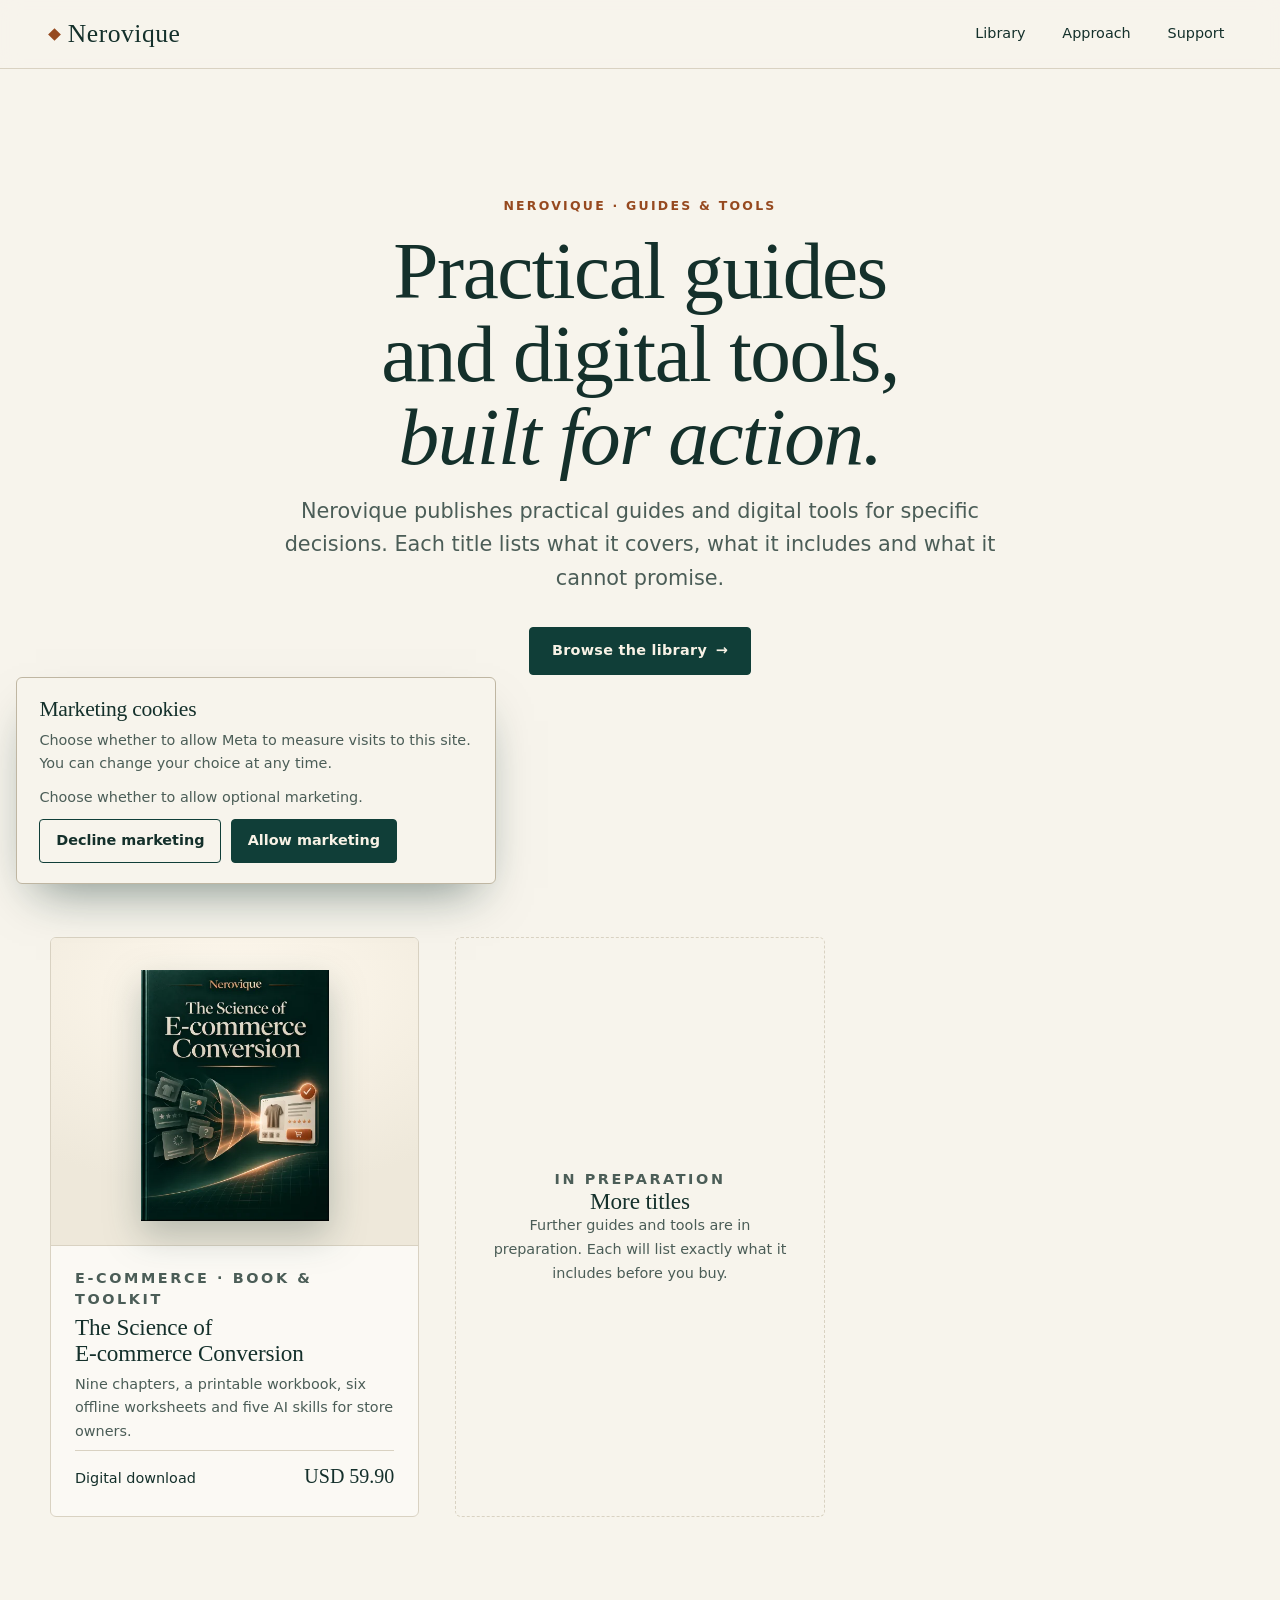
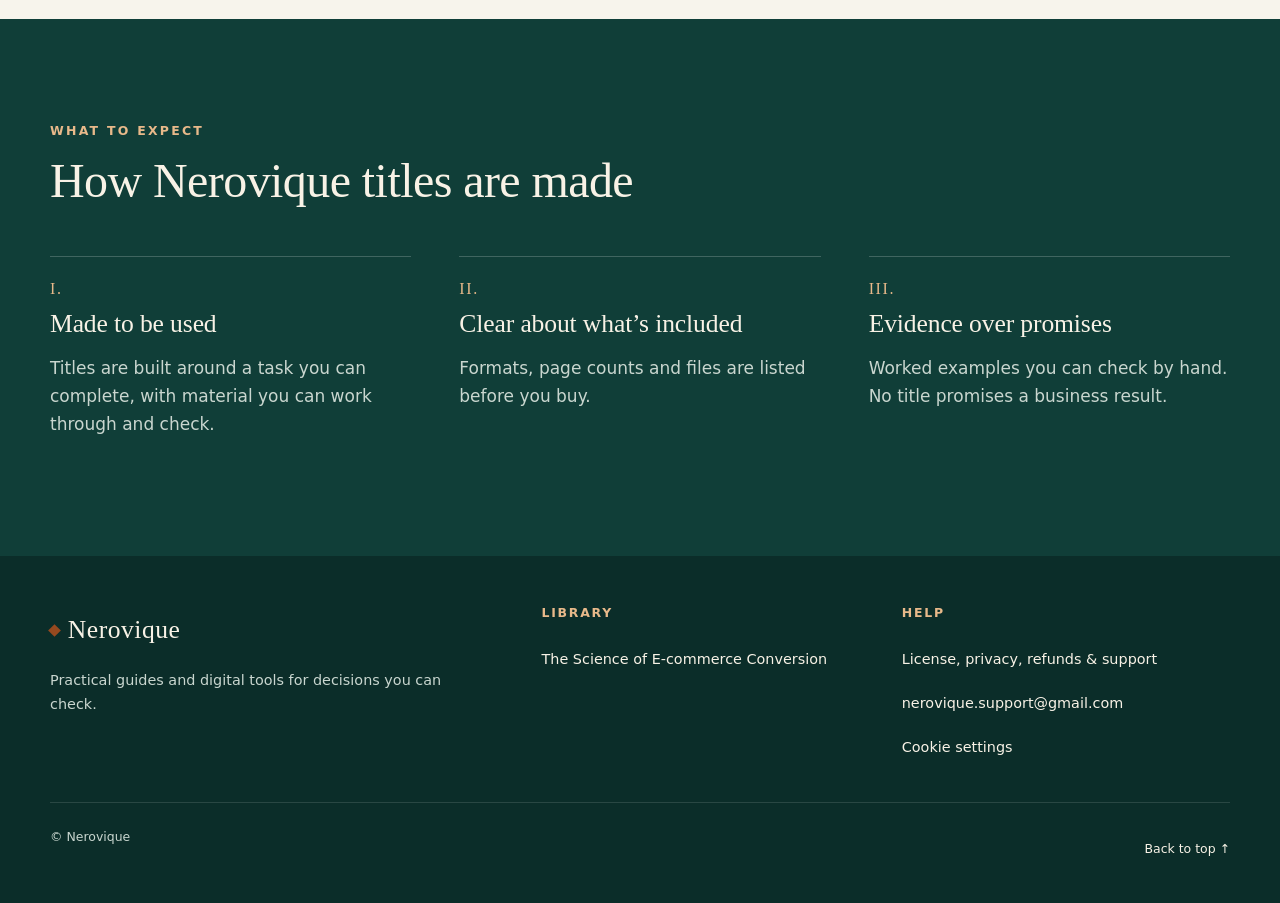
==== index.html @ 0215f72d "Publish Nerovique website Co-Authored-By: Claude Opus 5.5 <noreply@anthropic.com> Claude-Session: ht" ====
<!doctype html>
<html lang="en">
<head>
<meta charset="utf-8">
<meta name="viewport" content="width=device-width,initial-scale=1,viewport-fit=cover">
<title>Nerovique · Practical guides and digital tools</title>
<meta name="description" content="Nerovique publishes practical guides and digital tools, each built around a task you can complete.">
<meta name="theme-color" content="#103e38">
<link rel="icon" href="data:image/svg+xml,%3Csvg xmlns=%27http://www.w3.org/2000/svg%27 viewBox=%270 0 32 32%27%3E%3Crect width=%2732%27 height=%2732%27 rx=%276%27 fill=%27%23103e38%27/%3E%3Cpath d=%27M16 7l9 9-9 9-9-9z%27 fill=%27%23e8b98a%27/%3E%3C/svg%3E">
<script>(function(d){var r=d.documentElement;if('IntersectionObserver' in window&&!(window.matchMedia&&matchMedia('(prefers-reduced-motion: reduce)').matches)){r.classList.add('motion');setTimeout(function(){if(!r.classList.contains('motion-ready'))r.classList.remove('motion')},2500)}})(document)</script>
<link rel="stylesheet" href="assets/css/nerovique.css">
<link rel="stylesheet" href="assets/css/nerovique-v2.css">
<script defer src="assets/js/site-config.js"></script>
<script defer src="assets/js/site.js"></script>
<script defer src="assets/js/nerovique-v2.js"></script>
<script defer src="assets/js/pixel-config.js"></script>
<script defer src="assets/js/consent.js"></script>
</head>
<body>
<a class="skip" href="#main">Skip to content</a>

<header class="site-header">
  <div class="wrap bar">
    <a class="wordmark" href="index.html" aria-current="page">Nerovique</a>
    <nav class="site-nav" aria-label="Main">
      <a href="#library">Library</a>
      <a class="hide-sm" href="#approach">Approach</a>
      <a href="policies.html#support">Support</a>
    </nav>
  </div>
</header>

<main id="main">
  <section class="wrap home-hero" aria-labelledby="home-title">
    <p class="eyebrow">Nerovique · Guides &amp; tools</p>
    <h1 id="home-title">Practical guides and digital tools, <em>built for action.</em></h1>
    <p class="lead">Nerovique publishes practical guides and digital tools for specific decisions. Each title lists what it covers, what it includes and what it cannot promise.</p>
    <div class="actions" style="justify-content:center">
      <a class="btn" href="#library">Browse the library <span class="arrow" aria-hidden="true">→</span></a>
    </div>
  </section>

  <section class="wrap" id="library" aria-labelledby="library-title" style="padding-bottom: var(--s7)">
    <div class="head" data-reveal>
      <p class="eyebrow">The library</p>
      <h2 id="library-title">Titles</h2>
    </div>
    <!-- Subject filter: built by nerovique-v2.js from each card's data-category; stays hidden until two subjects exist -->
    <ul class="shelf-filter" aria-label="Filter by subject" hidden></ul>
    <div class="shelf" data-reveal-group>
      <!-- PRODUCT CARD: copy this block for each new title -->
      <article class="card" data-accent="copper" data-category="E-commerce">
        <div class="card-media">
          <img src="assets/img/cover-360.webp" srcset="assets/img/cover-360.webp 360w, assets/img/cover-560.webp 560w" sizes="(max-width: 720px) 60vw, 220px" width="360" height="480" loading="lazy" decoding="async" alt="Cover of The Science of E-commerce Conversion">
        </div>
        <div class="card-body">
          <p class="eyebrow" style="margin:0">E-commerce · Book &amp; toolkit</p>
          <h3><a href="books/ecommerce-conversion/index.html">The Science of E‑commerce Conversion</a></h3>
          <p>Nine chapters, a printable workbook, six offline worksheets and five AI skills for store owners.</p>
          <div class="meta"><span>Digital download</span><b>USD 59.90</b></div>
        </div>
      </article>
      <!-- /PRODUCT CARD -->

      <article class="card card--placeholder" aria-label="Upcoming titles">
        <p class="eyebrow">In preparation</p>
        <h3>More titles</h3>
        <p>Further guides and tools are in preparation. Each will list exactly what it includes before you buy.</p>
      </article>
    </div>
  </section>

  <section class="dark section" id="approach" aria-labelledby="approach-title">
    <div class="wrap">
      <div class="head" data-reveal>
        <p class="eyebrow">What to expect</p>
        <h2 id="approach-title">How Nerovique titles are made</h2>
      </div>
      <div class="principles" data-reveal-group>
        <div><h3>Made to be used</h3><p>Titles are built around a task you can complete, with material you can work through and check.</p></div>
        <div><h3>Clear about what’s included</h3><p>Formats, page counts and files are listed before you buy.</p></div>
        <div><h3>Evidence over promises</h3><p>Worked examples you can check by hand. No title promises a business result.</p></div>
      </div>
    </div>
  </section>
</main>

<footer class="site-footer">
  <div class="wrap">
    <div class="grid">
      <div>
        <a class="wordmark" href="index.html">Nerovique</a>
        <p style="margin-top:.8rem;max-width:26rem">Practical guides and digital tools for decisions you can check.</p>
      </div>
      <div>
        <h2>Library</h2>
        <ul><li><a href="books/ecommerce-conversion/index.html">The Science of E-commerce Conversion</a></li></ul>
      </div>
      <div>
        <h2>Help</h2>
        <ul>
          <li><a href="policies.html">License, privacy, refunds &amp; support</a></li>
          <li><a href="mailto:nerovique.support@gmail.com">nerovique.support@gmail.com</a></li>
          <li><button type="button" class="linklike" id="cookie-settings" aria-controls="cookie-choices" aria-expanded="false">Cookie settings</button></li>
        </ul>
      </div>
    </div>
    <div class="legal"><span>© Nerovique</span><a href="#main">Back to top ↑</a></div>
  </div>
</footer>

<section class="cookie" id="cookie-choices" aria-label="Marketing cookie preferences" hidden>
  <h2>Marketing cookies</h2>
  <p>Choose whether to allow Meta to measure visits to this site. You can change your choice at any time.</p>
  <p role="status"></p>
  <div class="cookie-actions"><button type="button" data-choice="deny">Decline marketing</button><button type="button" data-choice="allow">Allow marketing</button></div>
</section>
</body>
</html>
---- assets/css/nerovique.css ----
/* Nerovique design system · development copy 2026-11-15
   Tokens first; components below. No external fonts or libraries. */

:root {
  color-scheme: light;
  --paper: #f7f4ec;
  --paper-2: #fbf9f4;
  --sand: #eee8da;
  --line: #d9d2c2;
  --line-strong: #bfb6a2;
  --ink: #14302b;
  --muted: #4b5d57;
  --forest: #103e38;
  --forest-2: #0b2d29;
  --copper: #96491f;
  --copper-soft: #e8b98a;
  --on-dark: #f8f2e6;
  --on-dark-muted: #c9d6cf;
  --accent: var(--copper);           /* per-product override via [data-accent] */

  --serif: "Palatino Linotype", "Book Antiqua", Palatino, "Iowan Old Style", "URW Palladio L", Georgia, serif;
  --sans: system-ui, -apple-system, "Segoe UI", Roboto, "Helvetica Neue", Arial, sans-serif;

  --fs-xs: .78rem;
  --fs-sm: .9rem;
  --fs-md: 1.0625rem;
  --fs-lg: clamp(1.15rem, 1rem + .5vw, 1.3rem);
  --fs-h3: clamp(1.3rem, 1.15rem + .6vw, 1.6rem);
  --fs-h2: clamp(1.9rem, 1.4rem + 2.2vw, 3rem);
  --fs-h1: clamp(2.5rem, 1.6rem + 4.2vw, 4.9rem);

  --s1: .5rem; --s2: 1rem; --s3: 1.5rem; --s4: 2rem; --s5: 3rem; --s6: 4.5rem; --s7: clamp(3.5rem, 8vw, 7rem);
  --radius: 4px;
  --wrap: 1180px;
  --shadow-book: 0 1px 2px #0b2d2914, 0 18px 40px -12px #0b2d2955;
}

/* Future products can set their own accent while keeping the brand. */
[data-accent="copper"] { --accent: #96491f; }
[data-accent="slate"]  { --accent: #3f5a73; }
[data-accent="plum"]   { --accent: #7a3f5c; }

*, *::before, *::after { box-sizing: border-box; }
html { -webkit-text-size-adjust: 100%; scroll-behavior: smooth; scroll-padding-top: 84px; }
body {
  margin: 0; background: var(--paper); color: var(--ink);
  font: 400 var(--fs-md)/1.65 var(--sans);
  text-rendering: optimizeLegibility; -webkit-font-smoothing: antialiased;
}
img { max-width: 100%; height: auto; display: block; }
h1, h2, h3 { font-family: var(--serif); font-weight: 400; line-height: 1.1; margin: 0 0 var(--s2); text-wrap: balance; letter-spacing: -.005em; }
h1 { font-size: var(--fs-h1); line-height: 1.02; }
h2 { font-size: var(--fs-h2); }
h3 { font-size: var(--fs-h3); }
p { margin: 0 0 var(--s2); }
a { color: inherit; text-decoration-thickness: 1px; text-underline-offset: .22em; }
a:hover { color: var(--accent); }
ul, ol { padding-left: 1.2em; margin: 0 0 var(--s2); }
li { margin: .3em 0; }
:focus-visible { outline: 3px solid var(--copper); outline-offset: 3px; border-radius: 2px; }
.dark :focus-visible { outline-color: var(--copper-soft); }

.wrap { width: min(var(--wrap), 100% - 2.5rem); margin-inline: auto; }
.narrow { max-width: 46rem; }
.section { padding-block: var(--s7); }
.sand { background: var(--sand); }
.dark { background: var(--forest); color: var(--on-dark); }
.dark a { color: var(--on-dark); }
.visually-hidden { position: absolute !important; width: 1px; height: 1px; overflow: hidden; clip: rect(0 0 0 0); white-space: nowrap; }

.skip { position: absolute; left: 1rem; top: -4rem; z-index: 50; background: var(--forest); color: var(--on-dark); padding: .7rem 1rem; border-radius: var(--radius); }
.skip:focus { top: 1rem; }

/* Eyebrow label */
.eyebrow { font: 600 var(--fs-xs)/1.4 var(--sans); letter-spacing: .16em; text-transform: uppercase; color: var(--accent); margin: 0 0 var(--s2); }
.dark .eyebrow { color: var(--copper-soft); }
.lead { font-size: var(--fs-lg); color: var(--muted); max-width: 36em; }
.dark .lead { color: var(--on-dark-muted); }

/* Draft notice */
.draft-bar { background: var(--forest-2); color: var(--on-dark-muted); font-size: var(--fs-xs); letter-spacing: .04em; text-align: center; padding: .45rem 1rem; }
.draft-bar strong { color: var(--copper-soft); font-weight: 600; }

/* Header */
.site-header { position: sticky; top: 0; z-index: 20; background: color-mix(in srgb, var(--paper) 92%, transparent); backdrop-filter: saturate(1.4) blur(10px); -webkit-backdrop-filter: saturate(1.4) blur(10px); border-bottom: 1px solid var(--line); }
.site-header .bar { display: flex; align-items: center; justify-content: space-between; gap: var(--s3); min-height: 68px; }
.wordmark { font-family: var(--serif); font-size: 1.6rem; letter-spacing: .02em; text-decoration: none; color: var(--ink); display: inline-flex; align-items: center; gap: .55rem; }
.wordmark::before { content: ""; width: 9px; height: 9px; background: var(--copper); transform: rotate(45deg); }
.wordmark:hover { color: var(--ink); }
.site-nav { display: flex; gap: clamp(.4rem, 2vw, 1.6rem); align-items: center; }
.site-nav a { text-decoration: none; font-size: var(--fs-sm); padding: .65rem .35rem; min-height: 44px; display: inline-flex; align-items: center; }
.site-nav a[aria-current="page"] { color: var(--accent); }
.site-nav a:hover { text-decoration: underline; }

/* Buttons */
.btn { display: inline-flex; align-items: center; justify-content: center; gap: .6em; min-height: 48px; padding: .8em 1.5em; border-radius: var(--radius); border: 1px solid var(--forest); background: var(--forest); color: var(--on-dark); font: 600 var(--fs-sm)/1.2 var(--sans); letter-spacing: .02em; text-decoration: none; cursor: pointer; transition: background .2s, color .2s, border-color .2s; }
.btn:hover { background: var(--forest-2); color: var(--on-dark); }
.btn--ghost { background: transparent; color: var(--ink); border-color: var(--line-strong); }
.btn--ghost:hover { background: var(--paper-2); color: var(--ink); border-color: var(--ink); }
.btn--copper { background: var(--copper); border-color: var(--copper); }
.btn--copper:hover { background: #7a3a17; border-color: #7a3a17; }
.btn--block { width: 100%; }
.btn[aria-disabled="true"] { background: transparent; color: var(--ink); border: 1px dashed var(--line-strong); cursor: not-allowed; }
.dark .btn[aria-disabled="true"] { color: var(--on-dark); border-color: #ffffff55; }
.btn .arrow { transition: transform .2s; }
.btn:hover .arrow { transform: translateX(3px); }

/* Price */
.price { display: flex; align-items: baseline; gap: .6rem; flex-wrap: wrap; margin: 0 0 var(--s3); }
.price b { font: 400 2.1rem/1 var(--serif); }
.price span { font-size: var(--fs-sm); color: var(--muted); }
.dark .price span { color: var(--on-dark-muted); }

.chips { display: flex; flex-wrap: wrap; gap: .5rem; padding: 0; margin: var(--s3) 0 0; list-style: none; }
.chips li { margin: 0; font-size: var(--fs-xs); letter-spacing: .03em; padding: .35rem .75rem; border: 1px solid var(--line); border-radius: 999px; color: var(--muted); background: var(--paper-2); }

/* Hero */
.hero { display: grid; grid-template-columns: minmax(0, 1.15fr) minmax(0, .85fr); gap: clamp(2rem, 6vw, 6rem); align-items: center; padding-block: clamp(2.5rem, 7vw, 6rem); }
.hero h1 em { font-style: italic; color: var(--forest); }
.hero .subtitle { font: 400 var(--fs-h3)/1.3 var(--serif); color: var(--muted); margin-top: -.25rem; }
.actions { display: flex; flex-wrap: wrap; gap: .75rem; margin: var(--s4) 0 0; }
.book-stage { position: relative; display: grid; place-items: center; padding: clamp(1.5rem, 4vw, 3.5rem); background: radial-gradient(120% 90% at 50% 20%, #fff9ee 0%, var(--sand) 70%); border: 1px solid var(--line); border-radius: 6px; }
.book-stage img { width: min(100%, 360px); filter: drop-shadow(0 22px 28px #0b2d2940) drop-shadow(0 2px 3px #0b2d2926); }
.book-stage figcaption { margin-top: var(--s3); font-size: var(--fs-xs); letter-spacing: .12em; text-transform: uppercase; color: var(--muted); }

/* Breadcrumb */
.crumbs { font-size: var(--fs-xs); color: var(--muted); padding-top: var(--s3); }
.crumbs ol { list-style: none; padding: 0; margin: 0; display: flex; gap: .5rem; flex-wrap: wrap; }
.crumbs li { margin: 0; }
.crumbs li + li::before { content: "/"; margin-right: .5rem; color: var(--line-strong); }

/* Stats strip */
.stats { display: grid; grid-template-columns: repeat(5, minmax(0, 1fr)); border-block: 1px solid var(--line); }
.stats div { padding: var(--s4) var(--s2); text-align: center; }
.stats div + div { border-left: 1px solid var(--line); }
.stats b { display: block; font: 400 clamp(2.2rem, 1.6rem + 2vw, 3.2rem)/1 var(--serif); color: var(--forest); }
.stats span { display: block; margin-top: .5rem; font-size: var(--fs-sm); color: var(--muted); }

/* Case band */
.case { display: grid; grid-template-columns: 1fr 1.1fr; gap: clamp(2rem, 7vw, 6rem); align-items: start; }
.math { font: 400 clamp(1.8rem, 1.3rem + 2vw, 2.6rem)/1.2 var(--serif); color: var(--copper-soft); margin: .4em 0; }
.case p:last-child { margin-bottom: 0; }

/* Section heading */
.head { max-width: 44rem; margin-bottom: var(--s5); }
.head p { color: var(--muted); }

/* Feature columns */
.columns { display: grid; grid-template-columns: repeat(3, minmax(0, 1fr)); gap: clamp(1.5rem, 3vw, 2.5rem); }
.col { border-top: 2px solid var(--accent); padding-top: var(--s3); }
.col .count { font: 400 var(--fs-sm)/1 var(--sans); letter-spacing: .14em; text-transform: uppercase; color: var(--accent); display: block; margin-bottom: .6rem; }
.col p { color: var(--muted); }
.col ul, .col ol { padding: 0; list-style: none; margin: 0; }
.col li { padding: .55rem 0; border-bottom: 1px solid var(--line); margin: 0; font-size: var(--fs-sm); }
.col ol { counter-reset: ch; }
.col ol li { counter-increment: ch; display: grid; grid-template-columns: 2rem 1fr; }
.col ol li::before { content: counter(ch, decimal-leading-zero); color: var(--accent); font-variant-numeric: tabular-nums; }

/* Samples */
.samples { display: grid; grid-template-columns: repeat(2, minmax(0, 1fr)); gap: clamp(1.5rem, 4vw, 3.5rem); }
.sample { margin: 0; display: grid; grid-template-columns: minmax(0, 1fr) minmax(0, 1fr); gap: var(--s3); align-items: center; }
.sample button { all: unset; cursor: zoom-in; display: block; border-radius: 2px; }
.sample button:focus-visible { outline: 3px solid var(--copper); outline-offset: 4px; }
.sample img { background: #fff; box-shadow: 0 1px 2px #0b2d2918, 0 14px 30px -14px #0b2d2955; transition: transform .25s; }
.sample button:hover img { transform: translateY(-3px); }
.sample small { display: block; font-size: var(--fs-xs); letter-spacing: .12em; text-transform: uppercase; color: var(--muted); margin-bottom: .4rem; }
.sample h3 { margin-bottom: .6rem; }
.sample p { font-size: var(--fs-sm); color: var(--muted); }

/* Lightbox */
.lightbox { border: 0; padding: 0; background: transparent; max-width: min(92vw, 640px); max-height: 92vh; }
.lightbox::backdrop { background: #0b2d29d9; }
.lightbox img { max-height: 84vh; width: auto; margin: auto; background: #fff; }
.lightbox .close { position: absolute; top: .5rem; right: .5rem; min-width: 44px; min-height: 44px; border: 0; border-radius: 50%; background: var(--forest); color: var(--on-dark); font-size: 1.4rem; cursor: pointer; }
.lightbox p { color: var(--on-dark); text-align: center; font-size: var(--fs-sm); margin: .6rem 0 0; }

/* Fit list */
.fit { display: grid; grid-template-columns: 1fr 1fr; gap: clamp(1.5rem, 4vw, 3rem); }
.fit > div { background: var(--paper-2); border: 1px solid var(--line); border-radius: 6px; padding: clamp(1.5rem, 3vw, 2.5rem); }
.fit ul { list-style: none; padding: 0; margin: 0; }
.fit li { padding: .6rem 0 .6rem 1.8rem; border-bottom: 1px solid var(--line); position: relative; margin: 0; }
.fit li:last-child { border-bottom: 0; }
.fit li::before { position: absolute; left: 0; top: .6rem; font-weight: 700; }
.fit .yes li::before { content: "✓"; color: var(--forest); }
.fit .no li::before { content: "—"; color: var(--copper); }

/* FAQ */
.faq { display: grid; grid-template-columns: .8fr 1.2fr; gap: clamp(2rem, 6vw, 5rem); }
.faq details { border-top: 1px solid var(--line); }
.faq details:last-child { border-bottom: 1px solid var(--line); }
.faq summary { cursor: pointer; list-style: none; padding: 1.1rem 2.2rem 1.1rem 0; position: relative; font-weight: 600; min-height: 44px; }
.faq summary::-webkit-details-marker { display: none; }
.faq summary::after { content: "+"; position: absolute; right: .2rem; top: .85rem; font: 400 1.5rem/1 var(--sans); color: var(--accent); transition: transform .2s; }
.faq details[open] summary::after { transform: rotate(45deg); }
.faq details p { color: var(--muted); padding-right: 2rem; }

/* Purchase panel */
.buy { display: grid; grid-template-columns: minmax(0, .9fr) minmax(0, 1.1fr); gap: clamp(2rem, 6vw, 5rem); align-items: center; }
.buy-cover { justify-self: center; width: min(100%, 300px); filter: drop-shadow(0 26px 30px #00000066); }
.buy-card { background: var(--paper); color: var(--ink); border-radius: 6px; padding: clamp(1.5rem, 4vw, 2.75rem); box-shadow: 0 30px 60px -30px #000000aa; }
.buy-card h2 { font-size: clamp(1.6rem, 1.3rem + 1.4vw, 2.2rem); }
/* The card is light inside a dark band: restore light-surface colours. */
.buy-card .eyebrow { color: var(--copper); }
.buy-card a { color: var(--ink); }
.buy-card a.btn { color: var(--on-dark); }
.buy-card .price span { color: var(--muted); }
.buy-card :focus-visible { outline-color: var(--copper); }
.buy-card .btn[aria-disabled="true"] { background: var(--sand); color: var(--ink); border: 1px dashed var(--line-strong); }
.buy-card .includes { list-style: none; padding: 0; margin: var(--s3) 0; display: grid; grid-template-columns: 1fr 1fr; gap: .2rem 1.5rem; }
.buy-card .includes li { padding: .45rem 0 .45rem 1.5rem; position: relative; font-size: var(--fs-sm); border-bottom: 1px solid var(--line); margin: 0; }
.buy-card .includes li::before { content: "✓"; position: absolute; left: 0; color: var(--copper); font-weight: 700; }
.buy-note { font-size: var(--fs-xs); color: var(--muted); margin: .8rem 0 0; }
.disclosure { margin-top: var(--s3); padding-top: var(--s3); border-top: 1px solid var(--line); font-size: var(--fs-xs); color: var(--muted); }
.disclosure .tag, .tag { display: inline-block; font: 600 .68rem/1.3 var(--sans); letter-spacing: .1em; text-transform: uppercase; color: var(--copper); border: 1px solid currentColor; border-radius: 2px; padding: .15rem .4rem; margin-bottom: .5rem; }
.policy-links { display: flex; flex-wrap: wrap; gap: .3rem 1.1rem; margin: .6rem 0 0; padding: 0; list-style: none; }
.policy-links li { margin: 0; }
.policy-links a { display: inline-block; padding: .35rem 0; }

/* Mobile buy bar */
.buybar { position: fixed; inset: auto 0 0 0; z-index: 15; background: var(--forest); color: var(--on-dark); display: none; padding: .65rem 1.25rem calc(.65rem + env(safe-area-inset-bottom)); box-shadow: 0 -8px 24px #0b2d2933; transform: translateY(110%); transition: transform .25s ease; }
.buybar.is-visible { transform: none; }
.buybar .inner { display: flex; align-items: center; justify-content: space-between; gap: 1rem; }
.buybar b { font: 400 1.35rem/1 var(--serif); display: block; }
.buybar small { color: var(--on-dark-muted); font-size: var(--fs-xs); }
.buybar .btn { background: var(--copper); border-color: var(--copper); min-height: 44px; padding-inline: 1.1em; }
body:has(#cookie-choices:not([hidden])) .buybar { display: none !important; }

/* Library (home) */
.home-hero { padding-block: clamp(3.5rem, 10vw, 8rem); text-align: center; }
.home-hero .lead { margin-inline: auto; }
.home-hero h1 { max-width: 15ch; margin-inline: auto; }
.shelf { display: grid; grid-template-columns: repeat(3, minmax(0, 1fr)); gap: clamp(1.25rem, 3vw, 2.25rem); }
.card { position: relative; display: flex; flex-direction: column; background: var(--paper-2); border: 1px solid var(--line); border-radius: 6px; overflow: hidden; transition: border-color .2s, box-shadow .2s, transform .2s; }
.card:hover { border-color: var(--line-strong); box-shadow: 0 20px 40px -24px #0b2d2966; transform: translateY(-2px); }
.card .card-media { background: radial-gradient(120% 90% at 50% 15%, #fff9ee 0%, var(--sand) 75%); padding: 2rem 2rem 1.5rem; display: grid; place-items: center; border-bottom: 1px solid var(--line); }
.card .card-media img { width: min(62%, 220px); filter: drop-shadow(0 14px 18px #0b2d2940); }
.card .card-body { padding: 1.4rem 1.5rem 1.6rem; display: flex; flex-direction: column; gap: .4rem; flex: 1; }
.card h3 { margin: 0; font-size: 1.45rem; }
.card h3 a { text-decoration: none; }
.card h3 a::after { content: ""; position: absolute; inset: 0; }
.card p { color: var(--muted); font-size: var(--fs-sm); margin: 0; }
.card .meta { margin-top: auto; padding-top: .9rem; display: flex; justify-content: space-between; align-items: baseline; font-size: var(--fs-sm); border-top: 1px solid var(--line); }
.card .meta b { font: 400 1.25rem/1 var(--serif); }
.card--placeholder { border-style: dashed; background: transparent; justify-content: center; text-align: center; padding: 2rem; min-height: 320px; }
.card--placeholder:hover { transform: none; box-shadow: none; }
.principles { display: grid; grid-template-columns: repeat(3, minmax(0, 1fr)); gap: clamp(1.5rem, 4vw, 3rem); counter-reset: p; }
.principles div { counter-increment: p; border-top: 1px solid #ffffff33; padding-top: var(--s3); }
.principles div::before { content: counter(p, upper-roman) "."; display: block; font: 400 1rem/1 var(--serif); color: var(--copper-soft); margin-bottom: .8rem; letter-spacing: .1em; }
.principles p { color: var(--on-dark-muted); }

/* Policies */
.policy-layout { display: grid; grid-template-columns: 220px minmax(0, 1fr); gap: clamp(2rem, 6vw, 5rem); padding-block: var(--s6) var(--s7); }
.toc { position: sticky; top: 96px; align-self: start; font-size: var(--fs-sm); }
.toc ol { list-style: none; padding: 0; margin: 0; border-left: 1px solid var(--line); }
.toc li { margin: 0; }
.toc a { display: block; padding: .5rem 0 .5rem 1rem; text-decoration: none; color: var(--muted); border-left: 2px solid transparent; margin-left: -1px; }
.toc a:hover { color: var(--ink); border-left-color: var(--copper); }
.policy { max-width: 44rem; }
.policy section { padding-block: var(--s4); border-top: 1px solid var(--line); }
.policy h2 { font-size: clamp(1.6rem, 1.3rem + 1.2vw, 2.2rem); }
.policy h3 { font-size: 1.2rem; margin-top: var(--s3); }
.policy p { color: #2b433d; }
.notice { border: 1px solid var(--copper); background: #fbefe4; border-radius: var(--radius); padding: 1rem 1.25rem; font-size: var(--fs-sm); }
.proposed { background: var(--paper-2); border: 1px dashed var(--line-strong); border-radius: 6px; padding: 1.5rem; margin-top: var(--s2); }

/* Footer */
.site-footer { background: var(--forest-2); color: var(--on-dark-muted); padding-block: var(--s5) var(--s4); font-size: var(--fs-sm); }
.site-footer .wordmark { color: var(--on-dark); }
.site-footer .grid { display: grid; grid-template-columns: 1.4fr 1fr 1fr; gap: var(--s4); }
.site-footer h2 { font: 600 var(--fs-xs)/1.4 var(--sans); letter-spacing: .14em; text-transform: uppercase; color: var(--copper-soft); margin-bottom: var(--s2); }
.site-footer ul { list-style: none; padding: 0; margin: 0; }
.site-footer li { margin: 0; }
.site-footer a, .site-footer .linklike { color: var(--on-dark); text-decoration: none; display: inline-flex; align-items: center; min-height: 44px; padding: .3rem 0; }
.sample figcaption > a { display: inline-flex; align-items: center; min-height: 44px; }
.site-footer a:hover, .site-footer .linklike:hover { text-decoration: underline; color: var(--on-dark); }
.linklike { background: none; border: 0; font: inherit; cursor: pointer; padding: 0; }
.site-footer .legal { margin-top: var(--s4); padding-top: var(--s3); border-top: 1px solid #ffffff1f; font-size: var(--fs-xs); display: flex; justify-content: space-between; gap: 1rem; flex-wrap: wrap; }

/* Cookie panel (logic in consent.js, unchanged) */
.cookie { position: fixed; z-index: 40; left: 1rem; right: 1rem; bottom: 1rem; max-width: 30rem; margin: 0; background: var(--paper); color: var(--ink); border: 1px solid var(--line-strong); border-radius: 6px; padding: 1.25rem 1.4rem; box-shadow: 0 24px 48px -20px #0b2d2988; max-height: 70vh; overflow: auto; }
.cookie[hidden] { display: none; }
.cookie h2 { font-size: 1.35rem; margin-bottom: .4rem; }
.cookie p { font-size: var(--fs-sm); color: var(--muted); margin-bottom: .6rem; }
.cookie p:empty { display: none; }
.cookie .cookie-actions { display: flex; gap: .6rem; flex-wrap: wrap; }
.cookie button { min-height: 44px; padding: .6em 1.1em; border-radius: var(--radius); font: 600 var(--fs-sm)/1.2 var(--sans); cursor: pointer; border: 1px solid var(--forest); background: transparent; color: var(--ink); }
.cookie button[data-choice="allow"] { background: var(--forest); color: var(--on-dark); }

/* Responsive */
@media (max-width: 960px) {
  .stats { grid-template-columns: repeat(3, minmax(0, 1fr)); }
  .stats div:nth-child(4) { border-left: 0; }
  .stats div:nth-child(n+4) { border-top: 1px solid var(--line); }
  .columns, .shelf { grid-template-columns: 1fr 1fr; }
  .samples { grid-template-columns: 1fr; }
  .faq { grid-template-columns: 1fr; gap: var(--s3); }
}
@media (max-width: 720px) {
  body { font-size: 1rem; }
  .site-header .bar { min-height: 60px; }
  .wordmark { font-size: 1.35rem; }
  .site-nav { gap: 0; }
  .site-nav a { font-size: .85rem; padding-inline: .45rem; }
  .site-nav .hide-sm { display: none; }
  .hero { grid-template-columns: 1fr; gap: var(--s4); padding-top: var(--s3); }
  .hero .book-stage { order: -1; padding: 1.5rem; }
  .hero .book-stage img { width: min(58%, 230px); }
  .hero .book-stage figcaption { display: none; }
  .actions .btn { flex: 1 1 100%; }
  .stats { grid-template-columns: 1fr 1fr; }
  .stats div { padding: var(--s3) var(--s1); }
  .stats div:nth-child(n) { border-left: 0; border-top: 1px solid var(--line); }
  .stats div:nth-child(1) { border-top: 0; }
  .stats div:nth-child(2) { border-top: 0; border-left: 1px solid var(--line); }
  .stats div:nth-child(4) { border-left: 1px solid var(--line); }
  .stats div:nth-child(5) { grid-column: 1 / -1; }
  .case, .columns, .fit, .buy, .shelf, .principles, .policy-layout, .site-footer .grid { grid-template-columns: 1fr; }
  .sample { grid-template-columns: 1fr 1.1fr; gap: 1rem; }
  .buy-cover { display: none; }
  .buy-card .includes { grid-template-columns: 1fr; }
  .buybar { display: block; }
  body.has-buybar { padding-bottom: 76px; }
  .toc { position: static; }
  .toc ol { display: flex; flex-wrap: wrap; gap: .3rem 1rem; border: 0; }
  .toc a { padding: .4rem 0; border: 0; }
  .card--placeholder { min-height: 0; }
}
@media (max-width: 380px) {
  .sample { grid-template-columns: 1fr; }
}
@media (prefers-reduced-motion: reduce) {
  html { scroll-behavior: auto; }
  *, *::before, *::after { transition: none !important; animation: none !important; }
}
@media print {
  .site-header, .buybar, .cookie, .site-footer, .draft-bar { display: none !important; }
  body { background: #fff; }
}
---- assets/css/nerovique-v2.css ----
/* Nerovique v2 · editorial motion layer (2026-11-17)
   Loaded after nerovique.css. Remove this file and nerovique-v2.js to roll back.
   Rules:
   - Only transform and opacity are animated (compositor-friendly, no layout work).
   - Everything is visible without JavaScript; hidden start states apply only under html.motion,
     which the inline head script sets when IntersectionObserver exists and reduced motion is off.
   - prefers-reduced-motion: reduce disables every animation and transition below. */

:root {
  --ease-out: cubic-bezier(.16, 1, .3, 1);      /* long, soft settle */
  --ease-in-out: cubic-bezier(.65, 0, .35, 1);
  --t-fast: .18s;
  --t-med: .45s;
  --t-slow: .9s;
}

/* ---------- Typography refinements ---------- */
h1 { letter-spacing: -.018em; }
h2 { letter-spacing: -.012em; }
.lead { line-height: 1.6; }
.eyebrow { letter-spacing: .18em; }

/* ---------- Header: quiet glass that firms up after scrolling ---------- */
.site-header { transition: background-color var(--t-med) ease, box-shadow var(--t-med) ease, border-color var(--t-med) ease; view-transition-name: site-header; }
.site-header.is-scrolled { background: color-mix(in srgb, var(--paper) 82%, transparent); box-shadow: 0 1px 0 var(--line), 0 10px 30px -22px #0b2d2966; border-bottom-color: transparent; }
.site-nav a { position: relative; }
.site-nav a::after { content: ""; position: absolute; left: .35rem; right: .35rem; bottom: .55rem; height: 1px; background: currentColor; transform: scaleX(0); transform-origin: left; transition: transform var(--t-med) var(--ease-out); }
.site-nav a:hover { text-decoration: none; }
.site-nav a:hover::after, .site-nav a[aria-current]::after, .site-nav a.is-current::after { transform: scaleX(1); }
.site-nav a.is-current { color: var(--accent); }

/* ---------- Buttons and links: small, precise feedback ---------- */
.btn { transition: background-color var(--t-fast) ease, color var(--t-fast) ease, border-color var(--t-fast) ease, transform var(--t-fast) var(--ease-out), box-shadow var(--t-med) var(--ease-out); }
.btn:not([aria-disabled="true"]):hover { transform: translateY(-1px); box-shadow: 0 10px 22px -14px #0b2d29aa; }
.btn:not([aria-disabled="true"]):active { transform: translateY(0) scale(.985); box-shadow: none; transition-duration: .08s; }
.btn .arrow { display: inline-block; transition: transform var(--t-med) var(--ease-out); }
.btn:hover .arrow { transform: translateX(4px); }
.chips li { transition: border-color var(--t-fast) ease, color var(--t-fast) ease; }
.policy a, .head a, .sample figcaption > a, .policy-links a { text-decoration-color: color-mix(in srgb, currentColor 35%, transparent); transition: text-decoration-color var(--t-fast) ease, color var(--t-fast) ease; }
.policy a:hover, .sample figcaption > a:hover, .policy-links a:hover { text-decoration-color: currentColor; }

/* ---------- Cards ---------- */
.card { transition: border-color var(--t-med) ease, box-shadow var(--t-med) var(--ease-out), transform var(--t-med) var(--ease-out); }
.card:hover { transform: translateY(-4px); box-shadow: 0 28px 50px -30px #0b2d2980; }
.card .card-media img { transition: transform var(--t-slow) var(--ease-out); }
.card:hover .card-media img { transform: translateY(-4px) scale(1.025); }
.card:focus-within { border-color: var(--line-strong); }
.card--placeholder:hover { transform: none; box-shadow: none; }

/* ---------- Hero ---------- */
.hero { padding-block: clamp(2rem, 4.5vw, 4.5rem) clamp(2.5rem, 6vw, 5.5rem); }
.hero h1 { font-size: clamp(2.6rem, 1.4rem + 4.3vw, 5.2rem); }
.book-stage { overflow: hidden; isolation: isolate; border-color: color-mix(in srgb, var(--line) 70%, transparent); background: radial-gradient(110% 80% at 50% 18%, #fffaf0 0%, #f3ecdc 55%, var(--sand) 100%); }
.book-stage::before { content: ""; position: absolute; inset: auto 15% 9% 15%; height: 18px; border-radius: 50%; background: radial-gradient(closest-side, #0b2d2938, transparent); filter: blur(6px); z-index: -1; }
.book-stage img { will-change: auto; }

/* Stats strip: hairline grid with a softer number weight */
.stats { border-color: var(--line); }
.stats b { letter-spacing: -.02em; }

/* ---------- Product story (sticky on wide screens, stacked on phones) ---------- */
.story { padding-block: var(--s7); }
.story-grid { display: grid; grid-template-columns: minmax(0, 1fr) minmax(0, 1fr); gap: clamp(2rem, 6vw, 6rem); align-items: start; }
.story-stage { position: sticky; top: clamp(96px, calc(50vh - 230px), 220px); height: 460px; border-radius: 10px; background: radial-gradient(120% 90% at 50% 10%, #fffaf0 0%, #f1ead9 60%, var(--sand) 100%); border: 1px solid color-mix(in srgb, var(--line) 70%, transparent); overflow: hidden; }
.stage-panel { position: absolute; inset: 0; display: grid; place-items: center; padding: 2.25rem; opacity: 0; transform: translateY(14px) scale(.985); transition: opacity var(--t-slow) var(--ease-out), transform var(--t-slow) var(--ease-out); pointer-events: none; }
.story-stage:not([data-active]) .stage-panel[data-panel="1"], .story-stage[data-active="1"] .stage-panel[data-panel="1"], .story-stage[data-active="2"] .stage-panel[data-panel="2"], .story-stage[data-active="3"] .stage-panel[data-panel="3"] { opacity: 1; transform: none; }
.stage-index { position: absolute; left: 1.5rem; bottom: 1.25rem; display: flex; gap: .4rem; }
.stage-index i { width: 22px; height: 2px; background: var(--line-strong); transition: background-color var(--t-med) ease, width var(--t-med) var(--ease-out); }
.story-stage[data-active="1"] .stage-index i:nth-child(1), .story-stage:not([data-active]) .stage-index i:nth-child(1), .story-stage[data-active="2"] .stage-index i:nth-child(2), .story-stage[data-active="3"] .stage-index i:nth-child(3) { background: var(--copper); width: 38px; }

.story-steps { display: grid; gap: clamp(3rem, 10vh, 7rem); padding-block: clamp(1rem, 12vh, 8rem); }
.story-step { position: relative; padding-left: 1.5rem; border-left: 1px solid var(--line); transition: border-color var(--t-med) ease; }
.story-step::before { content: ""; position: absolute; left: -1px; top: 0; width: 2px; height: 100%; background: var(--copper); transform: scaleY(0); transform-origin: top; transition: transform var(--t-slow) var(--ease-out); }
.story-step.is-active::before { transform: scaleY(1); }
.story-step .count { display: block; font: 600 var(--fs-xs)/1.4 var(--sans); letter-spacing: .18em; text-transform: uppercase; color: var(--accent); margin-bottom: .6rem; }
.story-step p { color: var(--muted); }
.story-step ol, .story-step ul { list-style: none; padding: 0; margin: 0; }
.story-step li { padding: .5rem 0; border-bottom: 1px solid var(--line); margin: 0; font-size: var(--fs-sm); }
.story-step ol { counter-reset: ch; }
.story-step ol li { counter-increment: ch; display: grid; grid-template-columns: 2rem 1fr; }
.story-step ol li::before { content: counter(ch, decimal-leading-zero); color: var(--accent); font-variant-numeric: tabular-nums; }
.step-visual { display: none; }

/* Panel 1 · three formats at natural proportions. The page block under each sheet is
   proportional to its page count (53 / 41 / 18), like the edge of a closed book. */
.formats { display: flex; align-items: flex-end; justify-content: center; gap: clamp(1rem, 2.4vw, 2rem); --u: 1; }
.vol { display: flex; flex-direction: column; align-items: center; gap: 0; }
.vol .sheet { width: calc(118px * var(--u)); height: calc(157px * var(--u)); border-radius: 3px 3px 1px 1px; background: #fffdf8; position: relative; overflow: hidden; box-shadow: 0 1px 0 #ffffff inset, 0 0 0 1px #e4dccb; }
.vol .sheet::after { content: ""; position: absolute; inset: 16% 14% auto 14%; height: 62%; background: repeating-linear-gradient(to bottom, #d9d2c2 0 1px, transparent 1px 10px); }
.vol::before { content: ""; order: 2; display: block; width: calc(118px * var(--u)); height: calc(var(--pages) * .62px * var(--u)); background: repeating-linear-gradient(to bottom, #f6f1e6 0 2px, #e2d9c6 2px 3px); border-radius: 0 0 2px 2px; box-shadow: 0 22px 26px -18px #0b2d2970, 0 0 0 1px #e4dccb; }
.vol .sheet { order: 1; }
.vol b { order: 3; margin-top: .9rem; font: 400 1.6rem/1 var(--serif); color: var(--forest); }
.vol span { order: 4; margin-top: .35rem; font-size: var(--fs-xs); letter-spacing: .12em; text-transform: uppercase; color: var(--muted); }
.vol--reader { --pages: 53; }
.vol--reader .sheet { background: #103e38 url("../img/cover-360.webp") center / 100% 100% no-repeat; box-shadow: 0 0 0 1px #0b2d29; }
.vol--reader .sheet::after { display: none; }
.vol--print { --pages: 41; }
.vol--print .sheet { width: calc(111px * var(--u)); }          /* A4 is narrower than the reader page */
.vol--print::before { width: calc(111px * var(--u)); }
.vol--work { --pages: 18; }
.vol--work .sheet::after { background: linear-gradient(#d9d2c2, #d9d2c2) 0 0 / 9px 9px no-repeat, repeating-linear-gradient(to bottom, transparent 0 13px, #d9d2c2 13px 14px); inset: 16% 14% auto 14%; height: 64%; }

/* Panel 2 · six worksheet tiles */
.tiles { display: grid; grid-template-columns: repeat(3, minmax(0, 1fr)); gap: .8rem; width: min(100%, 420px); }
.tile { background: #fffdf8; border: 1px solid var(--line); border-radius: 6px; padding: .8rem .8rem 1rem; box-shadow: 0 14px 24px -20px #0b2d2966; min-height: 118px; display: flex; flex-direction: column; gap: .45rem; }
.tile i { font: 600 .66rem/1 var(--sans); letter-spacing: .14em; color: var(--copper); font-style: normal; }
.tile b { font: 400 .95rem/1.2 var(--serif); color: var(--ink); }
.tile s { display: block; height: 6px; border-radius: 3px; background: #ece5d5; text-decoration: none; }
.tile s + s { width: 70%; }

/* Panel 3 · five skill files */
.skills { width: min(100%, 380px); display: grid; gap: .55rem; }
.skill { display: flex; align-items: center; gap: .8rem; background: #fffdf8; border: 1px solid var(--line); border-radius: 6px; padding: .7rem .9rem; box-shadow: 0 12px 22px -20px #0b2d2966; }
.skill i { font: 600 .62rem/1 var(--sans); letter-spacing: .08em; color: var(--on-dark); background: var(--forest); border-radius: 3px; padding: .32rem .4rem; font-style: normal; }
.skill b { font: 400 1rem/1.2 var(--serif); color: var(--ink); flex: 1; }
.skill small { font: 500 .7rem/1 ui-monospace, "Cascadia Mono", Consolas, monospace; color: var(--muted); }

/* ---------- Sample pages: calm placeholder, never a blank white box ---------- */
.sample button { background: linear-gradient(#f4efe4, #efe8d9); border-radius: 2px; aspect-ratio: 480 / 729; position: relative; overflow: hidden; }
.sample button::before { content: "Loading page…"; position: absolute; inset: auto 0 45% 0; text-align: center; font: 500 .7rem/1 var(--sans); letter-spacing: .14em; text-transform: uppercase; color: #8f8574; }
.sample img { position: relative; z-index: 1; width: 100%; height: 100%; object-fit: cover; }
html.motion .sample img { transition: opacity var(--t-slow) var(--ease-out), transform .25s; }
html.motion .sample img.is-loading { opacity: 0; }

/* ---------- Home: library filter (appears only when 2+ subjects exist) ---------- */
.shelf { grid-template-columns: repeat(auto-fill, minmax(min(100%, 300px), 1fr)); }
.shelf-filter { display: flex; flex-wrap: wrap; gap: .5rem; margin: 0 0 var(--s4); padding: 0; list-style: none; }
.shelf-filter[hidden] { display: none; }
.shelf-filter button { min-height: 40px; padding: .45rem 1rem; border-radius: 999px; border: 1px solid var(--line-strong); background: transparent; font: 500 var(--fs-sm)/1 var(--sans); color: var(--ink); cursor: pointer; transition: background-color var(--t-fast) ease, color var(--t-fast) ease, border-color var(--t-fast) ease; }
.shelf-filter button[aria-pressed="true"] { background: var(--forest); color: var(--on-dark); border-color: var(--forest); }
.card[hidden] { display: none; }
.home-hero h1 { font-size: clamp(2.6rem, 1.4rem + 4.6vw, 5.4rem); max-width: 17ch; }

/* ---------- Policies: calm reading ---------- */
.policy p { line-height: 1.75; max-width: 40rem; }
.policy section { scroll-margin-top: 96px; }
.toc a { transition: color var(--t-fast) ease, border-color var(--t-med) ease; }
.toc a.is-current { color: var(--ink); border-left-color: var(--copper); }

/* ---------- Motion: entrance and scroll reveal (only under html.motion) ---------- */
@media (prefers-reduced-motion: no-preference) {
  /* Hero entrance: movement only, never a fade, so the title, price and buttons are visible
     from the first paint even if animations are delayed (background tab, slow device). */
  html.motion .hero > div > * { animation: lift var(--t-slow) var(--ease-out) both; }
  html.motion .hero > div > :nth-child(2) { animation-delay: .04s; }
  html.motion .hero > div > :nth-child(3) { animation-delay: .08s; }
  html.motion .hero > div > :nth-child(4) { animation-delay: .12s; }
  html.motion .hero > div > :nth-child(5) { animation-delay: .16s; }
  html.motion .hero > div > :nth-child(6) { animation-delay: .2s; }
  html.motion .hero > div > :nth-child(7) { animation-delay: .24s; }
  html.motion .book-stage img { animation: lift 1.2s var(--ease-out) .05s both; }
  html.motion .home-hero > * { animation: lift var(--t-slow) var(--ease-out) both; }
  html.motion .home-hero > :nth-child(2) { animation-delay: .05s; }
  html.motion .home-hero > :nth-child(3) { animation-delay: .1s; }
  html.motion .home-hero > :nth-child(4) { animation-delay: .15s; }

  @keyframes lift { from { transform: translateY(16px); } to { transform: none; } }

  /* Scroll reveal */
  html.motion [data-reveal] { transition: opacity var(--t-slow) var(--ease-out), transform var(--t-slow) var(--ease-out); transition-delay: calc(var(--i, 0) * 70ms); }
  html.motion [data-reveal]:not(.is-in) { opacity: 0; transform: translateY(22px); }

  /* Cover parallax: native scroll-driven animation where supported (Chrome, Edge); JS fallback elsewhere */
  @supports (animation-timeline: scroll()) {
    html.motion .book-stage img { animation: lift 1.2s var(--ease-out) .05s both, drift linear both; animation-timeline: auto, scroll(root); animation-range: normal, 0 90vh; }
    @keyframes drift { to { translate: 0 -36px; } }
  }
  html.motion.no-sda .book-stage img { translate: 0 var(--drift, 0px); }

  /* Same-site page transitions where the browser supports them */
  @view-transition { navigation: auto; }
  ::view-transition-old(root), ::view-transition-new(root) { animation-duration: .35s; animation-timing-function: var(--ease-out); }
}

@media (prefers-reduced-motion: reduce) {
  *, *::before, *::after { animation: none !important; transition: none !important; }
  .stage-panel { transition: none; }
}

/* ---------- Responsive ---------- */
@media (max-width: 900px) {
  .story-grid { grid-template-columns: 1fr; }
  .story-stage { display: none; }
  .story-steps { padding-block: 0; gap: var(--s5); }
  .story-step { padding-left: 1.1rem; }
  .story-step::before { transform: scaleY(1); opacity: .9; }
  .step-visual { display: grid; place-items: center; margin: 0 0 var(--s3); padding: 1.5rem 1rem; border-radius: 8px; background: radial-gradient(120% 90% at 50% 10%, #fffaf0 0%, #f1ead9 60%, var(--sand) 100%); border: 1px solid color-mix(in srgb, var(--line) 70%, transparent); }
  .step-visual .formats { --u: .78; }
  .step-visual .tiles { gap: .5rem; }
  .step-visual .tile { min-height: 92px; padding: .6rem; }
  .step-visual .tile b { font-size: .82rem; }
}
@media (max-width: 720px) {
  /* Phones: a smaller cover keeps the price and the first button closer to the first screen. */
  .hero { padding-top: var(--s2); gap: var(--s3); }
  .hero .book-stage { padding: 1rem; }
  .hero .book-stage img { width: min(40%, 160px); }
  .hero .subtitle { margin-bottom: .6rem; }
}
@media (max-width: 420px) {
  .step-visual .tiles { grid-template-columns: repeat(2, minmax(0, 1fr)); }
  .step-visual .formats { --u: .62; gap: .8rem; }
  .step-visual .vol b { font-size: 1.3rem; }
}
@media print {
  html.motion [data-reveal] { opacity: 1 !important; transform: none !important; }
  .story-stage, .step-visual { display: none !important; }
}
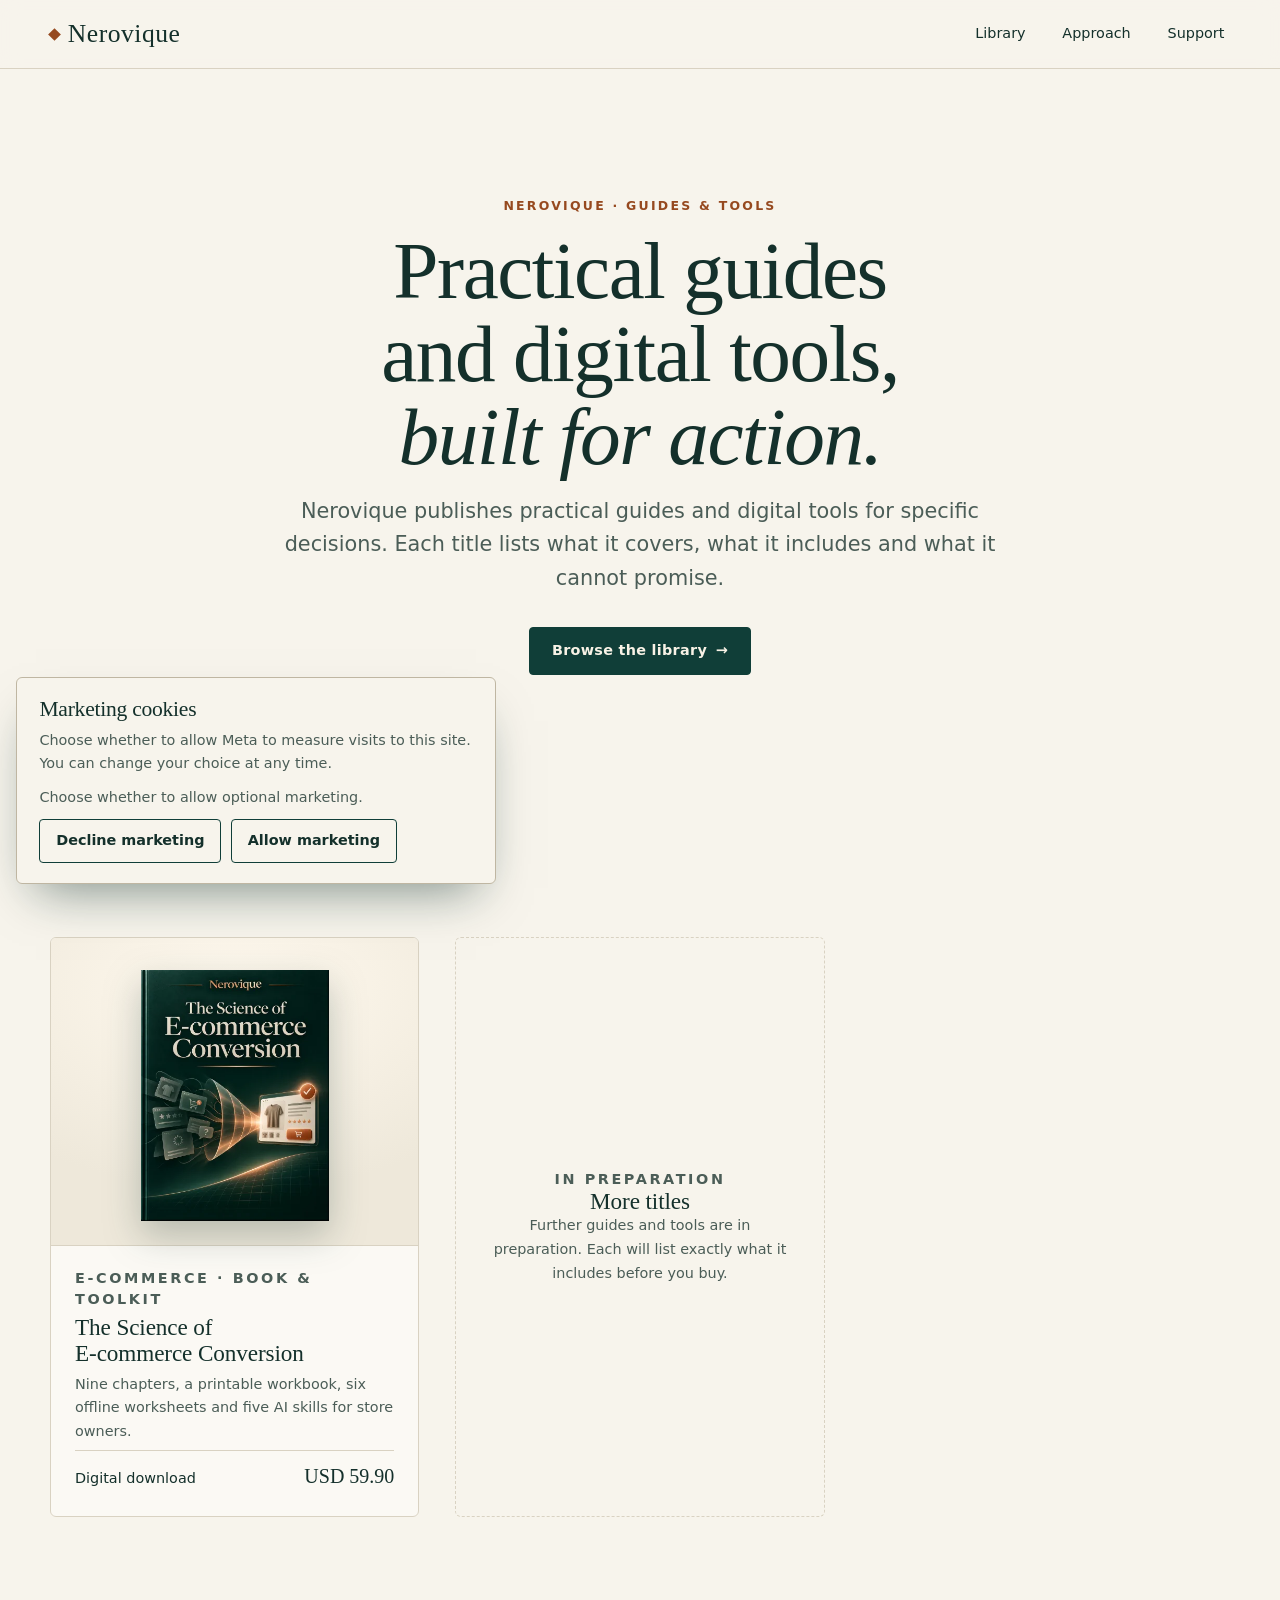
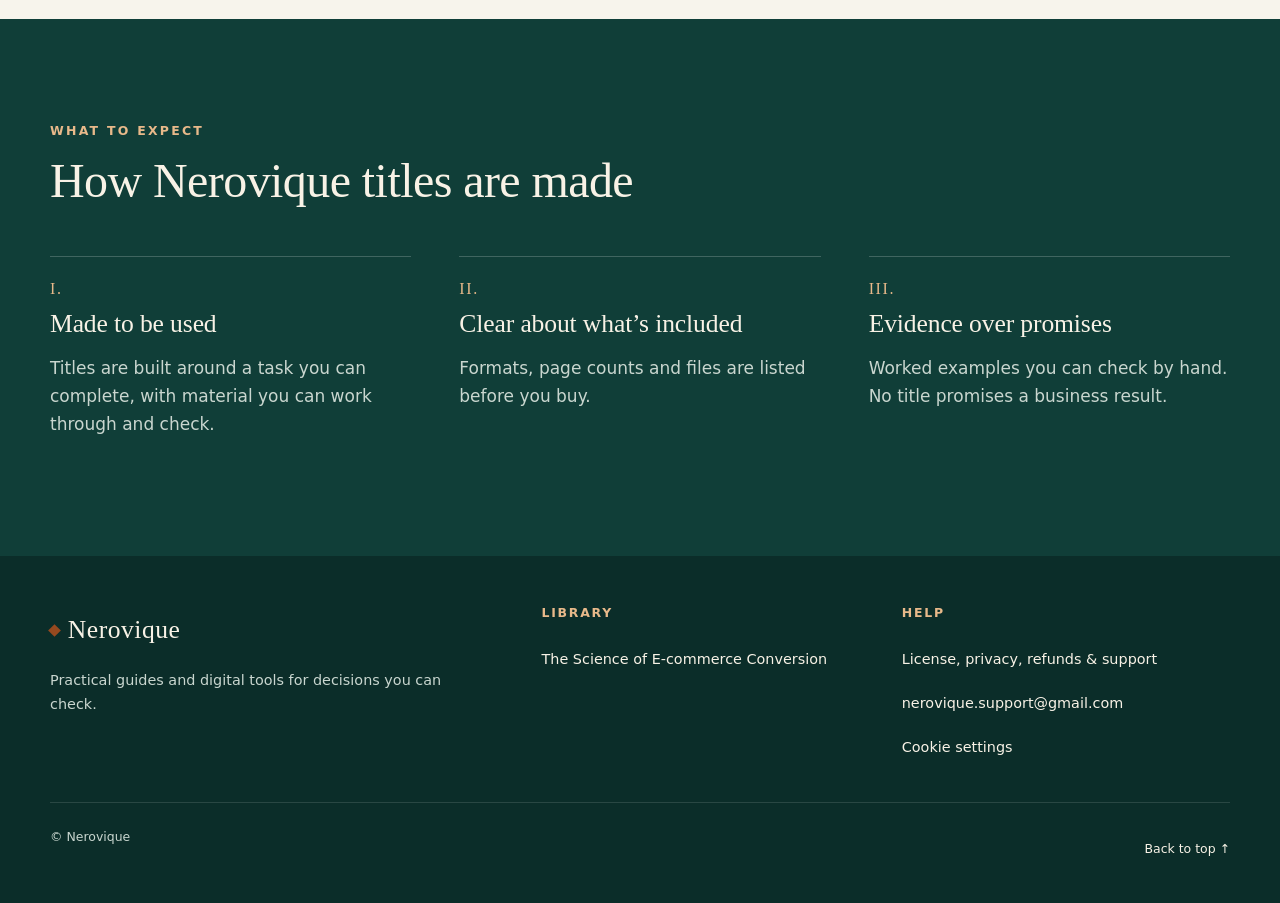
==== commit 6bd22a01: "Add share previews, canonical URLs, product structured data and sitemap Open Graph and Twitter card " ====
--- a/index.html
+++ b/index.html
@@ -6,11 +6,25 @@
 <title>Nerovique · Practical guides and digital tools</title>
 <meta name="description" content="Nerovique publishes practical guides and digital tools, each built around a task you can complete.">
 <meta name="theme-color" content="#103e38">
+<link rel="canonical" href="https://adelrishaq.github.io/nerovique/">
+<meta property="og:type" content="website">
+<meta property="og:site_name" content="Nerovique">
+<meta property="og:title" content="Nerovique · Practical guides and digital tools">
+<meta property="og:description" content="Nerovique publishes practical guides and digital tools, each built around a task you can complete.">
+<meta property="og:url" content="https://adelrishaq.github.io/nerovique/">
+<meta property="og:image" content="https://adelrishaq.github.io/nerovique/assets/img/og-ecommerce-conversion.png">
+<meta property="og:image:width" content="1200">
+<meta property="og:image:height" content="630">
+<meta property="og:image:alt" content="The Science of E-commerce Conversion book cover by Nerovique">
+<meta name="twitter:card" content="summary_large_image">
+<meta name="twitter:title" content="Nerovique · Practical guides and digital tools">
+<meta name="twitter:description" content="Nerovique publishes practical guides and digital tools, each built around a task you can complete.">
+<meta name="twitter:image" content="https://adelrishaq.github.io/nerovique/assets/img/og-ecommerce-conversion.png">
 <link rel="icon" href="data:image/svg+xml,%3Csvg xmlns=%27http://www.w3.org/2000/svg%27 viewBox=%270 0 32 32%27%3E%3Crect width=%2732%27 height=%2732%27 rx=%276%27 fill=%27%23103e38%27/%3E%3Cpath d=%27M16 7l9 9-9 9-9-9z%27 fill=%27%23e8b98a%27/%3E%3C/svg%3E">
 <script>(function(d){var r=d.documentElement;if('IntersectionObserver' in window&&!(window.matchMedia&&matchMedia('(prefers-reduced-motion: reduce)').matches)){r.classList.add('motion');setTimeout(function(){if(!r.classList.contains('motion-ready'))r.classList.remove('motion')},2500)}})(document)</script>
 <link rel="stylesheet" href="assets/css/nerovique.css">
 <link rel="stylesheet" href="assets/css/nerovique-v2.css">
-<script defer src="assets/js/site-config.js"></script>
+<script defer src="assets/js/site-config.js?v=20261126"></script>
 <script defer src="assets/js/site.js"></script>
 <script defer src="assets/js/nerovique-v2.js"></script>
 <script defer src="assets/js/pixel-config.js"></script>
--- a/assets/css/nerovique.css
+++ b/assets/css/nerovique.css
@@ -284,7 +284,7 @@
 .cookie p:empty { display: none; }
 .cookie .cookie-actions { display: flex; gap: .6rem; flex-wrap: wrap; }
 .cookie button { min-height: 44px; padding: .6em 1.1em; border-radius: var(--radius); font: 600 var(--fs-sm)/1.2 var(--sans); cursor: pointer; border: 1px solid var(--forest); background: transparent; color: var(--ink); }
-.cookie button[data-choice="allow"] { background: var(--forest); color: var(--on-dark); }
+/* Both choices share one style so neither is nudged. */
 
 /* Responsive */
 @media (max-width: 960px) {
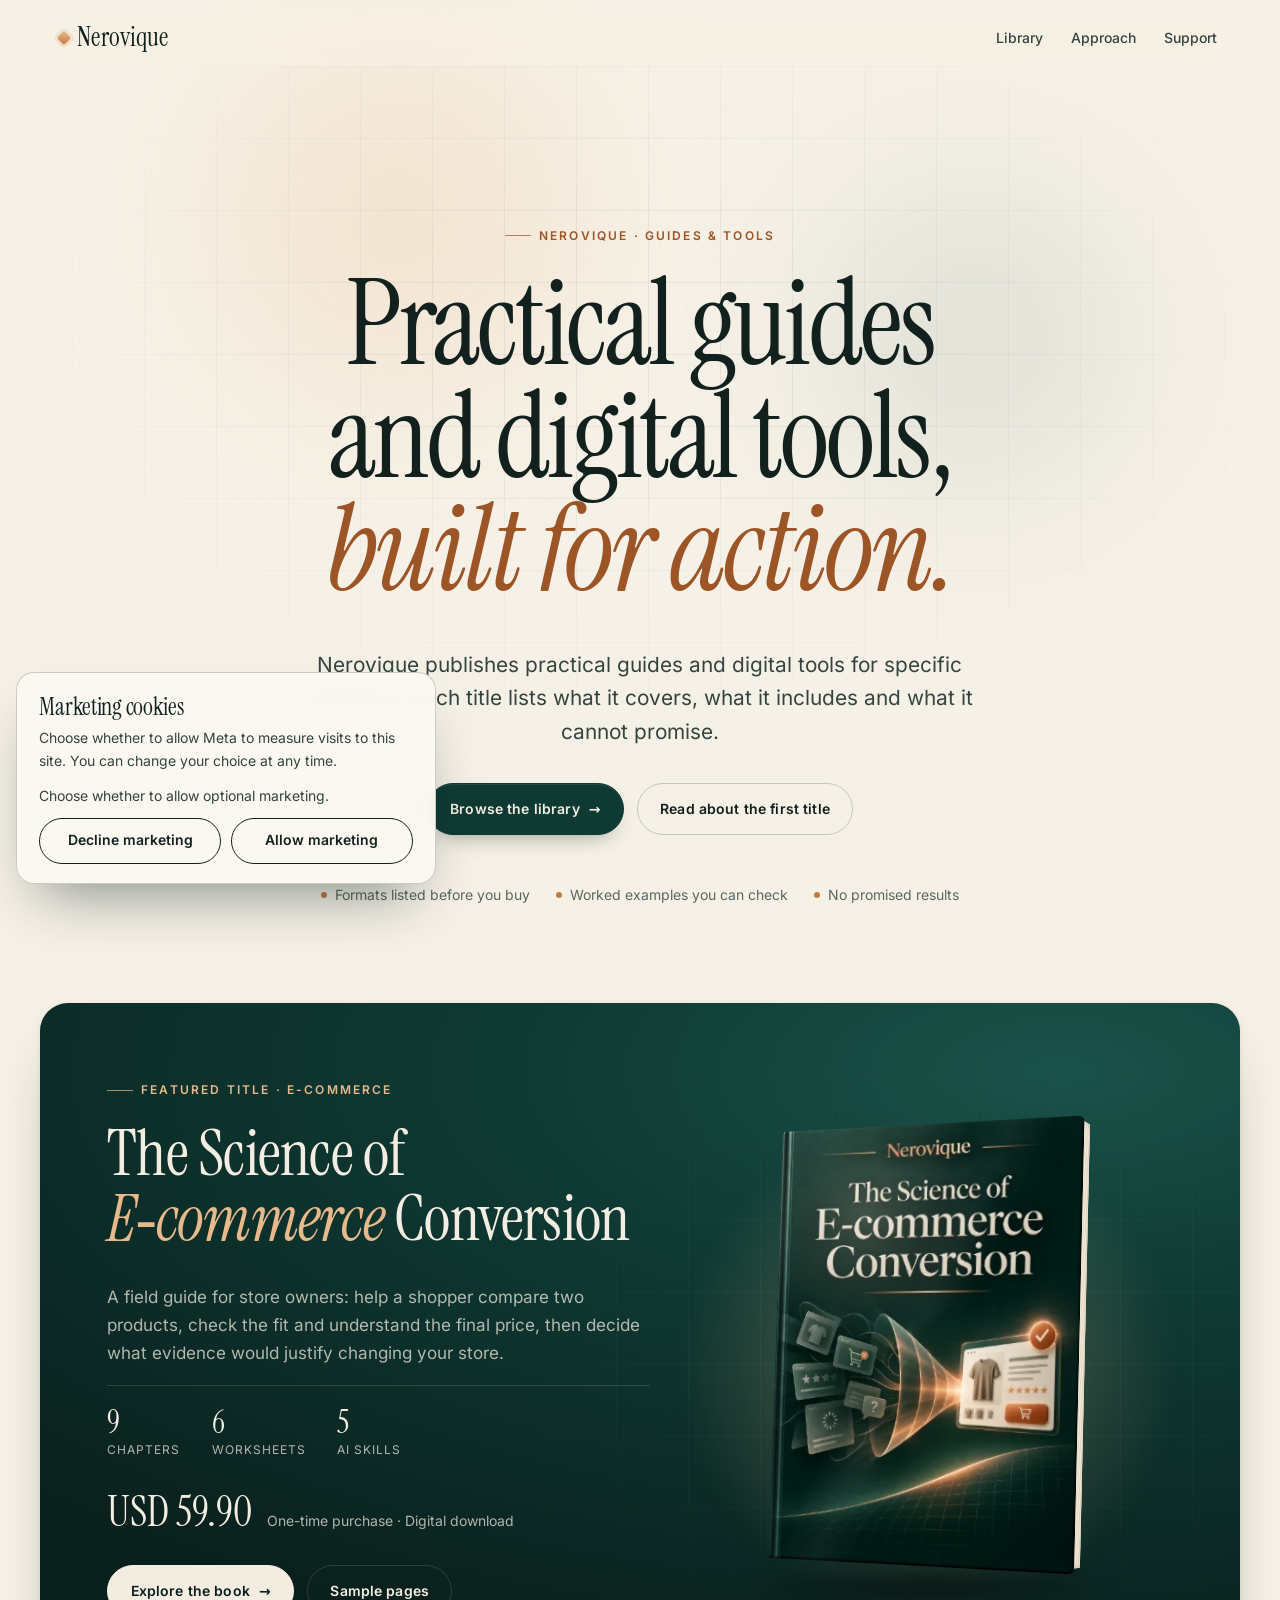
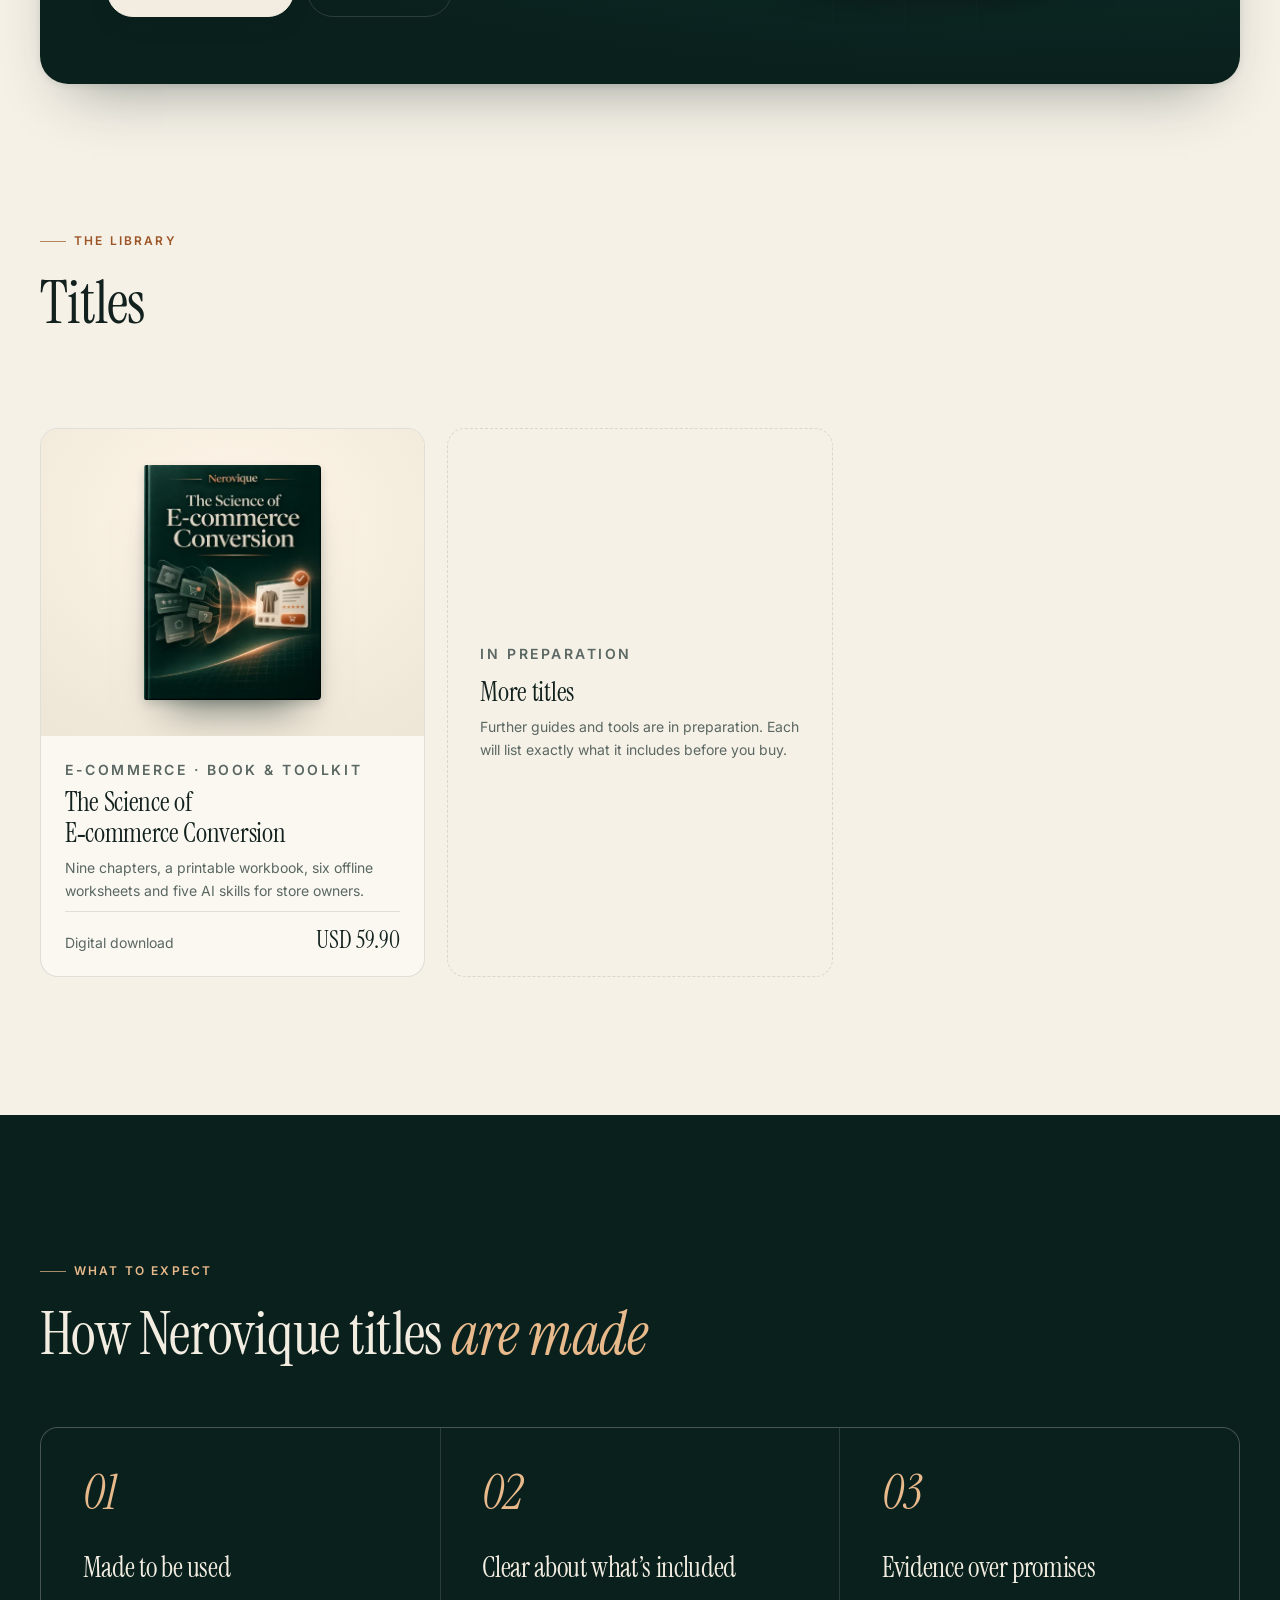
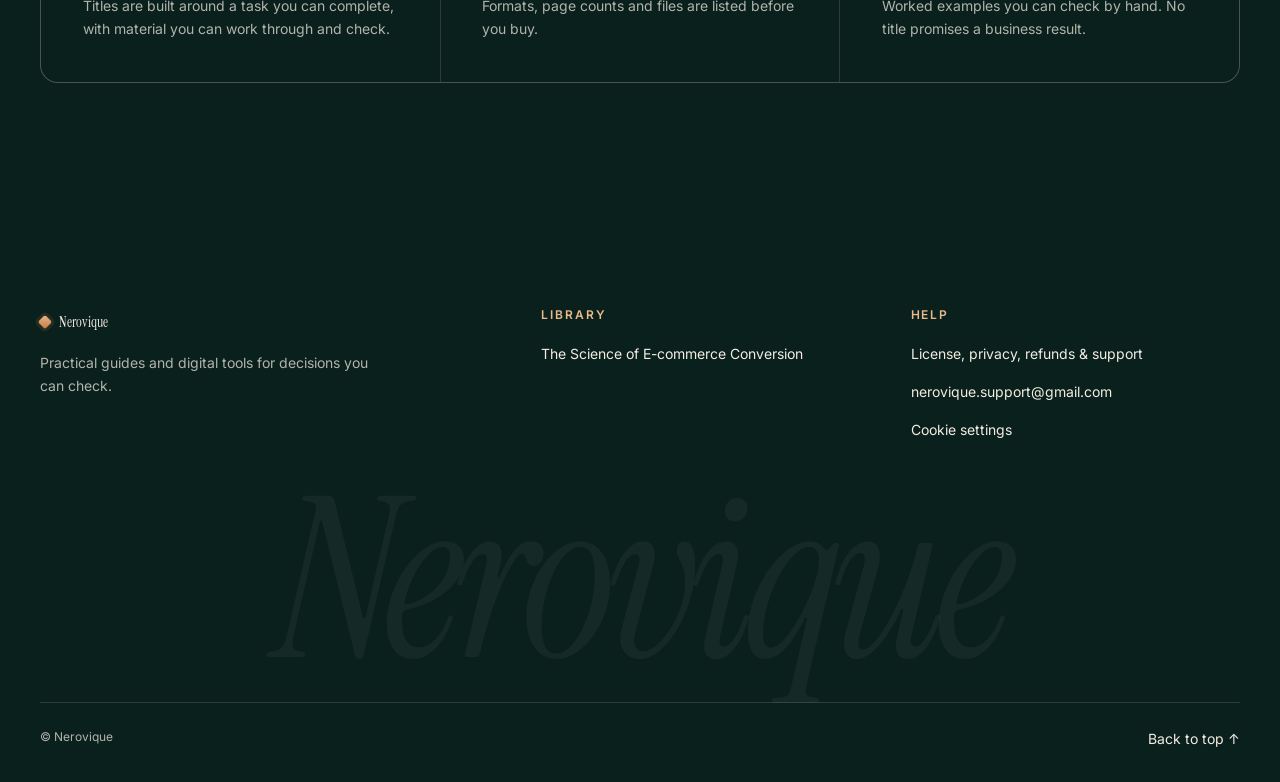
==== commit d03c8a60: "Redesign the site: editorial premium look, 3D book, break-even explorer New design system (nv.css, n" ====
--- a/index.html
+++ b/index.html
@@ -22,16 +22,18 @@
 <meta name="twitter:image" content="https://adelrishaq.github.io/nerovique/assets/img/og-ecommerce-conversion.png">
 <link rel="icon" href="data:image/svg+xml,%3Csvg xmlns=%27http://www.w3.org/2000/svg%27 viewBox=%270 0 32 32%27%3E%3Crect width=%2732%27 height=%2732%27 rx=%276%27 fill=%27%23103e38%27/%3E%3Cpath d=%27M16 7l9 9-9 9-9-9z%27 fill=%27%23e8b98a%27/%3E%3C/svg%3E">
 <script>(function(d){var r=d.documentElement;if('IntersectionObserver' in window&&!(window.matchMedia&&matchMedia('(prefers-reduced-motion: reduce)').matches)){r.classList.add('motion');setTimeout(function(){if(!r.classList.contains('motion-ready'))r.classList.remove('motion')},2500)}})(document)</script>
-<link rel="stylesheet" href="assets/css/nerovique.css">
-<link rel="stylesheet" href="assets/css/nerovique-v2.css">
+<link rel="preload" href="assets/fonts/instrument-serif.woff2" as="font" type="font/woff2" crossorigin>
+<link rel="preload" href="assets/fonts/inter-var.woff2" as="font" type="font/woff2" crossorigin>
+<link rel="stylesheet" href="assets/css/nv.css?v=20261127">
 <script defer src="assets/js/site-config.js?v=20261126"></script>
 <script defer src="assets/js/site.js"></script>
-<script defer src="assets/js/nerovique-v2.js"></script>
+<script defer src="assets/js/nv.js?v=20261127"></script>
 <script defer src="assets/js/pixel-config.js"></script>
 <script defer src="assets/js/consent.js"></script>
 </head>
 <body>
 <a class="skip" href="#main">Skip to content</a>
+<div class="progress" aria-hidden="true"></div>
 
 <header class="site-header">
   <div class="wrap bar">
@@ -45,30 +47,69 @@
 </header>
 
 <main id="main">
-  <section class="wrap home-hero" aria-labelledby="home-title">
-    <p class="eyebrow">Nerovique · Guides &amp; tools</p>
-    <h1 id="home-title">Practical guides and digital tools, <em>built for action.</em></h1>
-    <p class="lead">Nerovique publishes practical guides and digital tools for specific decisions. Each title lists what it covers, what it includes and what it cannot promise.</p>
-    <div class="actions" style="justify-content:center">
-      <a class="btn" href="#library">Browse the library <span class="arrow" aria-hidden="true">→</span></a>
+  <section class="home-hero" aria-labelledby="home-title">
+    <div class="aurora" aria-hidden="true"></div>
+    <div class="rule-grid" aria-hidden="true"></div>
+    <div class="wrap">
+      <p class="eyebrow">Nerovique · Guides &amp; tools</p>
+      <h1 id="home-title" data-split>Practical guides and digital tools, <em>built for action.</em></h1>
+      <p class="lead" data-reveal>Nerovique publishes practical guides and digital tools for specific decisions. Each title lists what it covers, what it includes and what it cannot promise.</p>
+      <div class="actions" data-reveal>
+        <a class="btn" href="#library">Browse the library <span class="arrow" aria-hidden="true">→</span></a>
+        <a class="btn btn--ghost" href="books/ecommerce-conversion/index.html">Read about the first title</a>
+      </div>
+      <ul class="hero-meta" data-reveal aria-label="Publishing principles">
+        <li>Formats listed before you buy</li>
+        <li>Worked examples you can check</li>
+        <li>No promised results</li>
+      </ul>
     </div>
   </section>
 
-  <section class="wrap" id="library" aria-labelledby="library-title" style="padding-bottom: var(--s7)">
+  <section class="wrap" aria-labelledby="feature-title">
+    <article class="feature" data-tilt-area data-reveal>
+      <div class="rule-grid" aria-hidden="true"></div>
+      <div>
+        <p class="eyebrow">Featured title · E-commerce</p>
+        <h2 id="feature-title">The Science of <em>E‑commerce</em> Conversion</h2>
+        <p>A field guide for store owners: help a shopper compare two products, check the fit and understand the final price, then decide what evidence would justify changing your store.</p>
+        <ul class="spec">
+          <li><b>9</b>Chapters</li>
+          <li><b>6</b>Worksheets</li>
+          <li><b>5</b>AI skills</li>
+        </ul>
+        <div class="price-line"><b>USD 59.90</b><span>One-time purchase · Digital download</span></div>
+        <div class="actions">
+          <a class="btn btn--light" href="books/ecommerce-conversion/index.html">Explore the book <span class="arrow" aria-hidden="true">→</span></a>
+          <a class="btn btn--ghost-dark" href="books/ecommerce-conversion/index.html#samples">Sample pages</a>
+        </div>
+      </div>
+      <div class="book3d" aria-hidden="true">
+        <div class="glow"></div>
+        <div class="book">
+          <div class="face front"><img src="assets/img/cover-560.webp" srcset="assets/img/cover-360.webp 360w, assets/img/cover-560.webp 560w, assets/img/cover-800.webp 800w" sizes="(max-width: 860px) 62vw, 330px" width="560" height="747" decoding="async" alt=""></div>
+          <div class="spine"></div><div class="pages"></div><div class="face back"></div>
+        </div>
+        <div class="floor"></div>
+      </div>
+    </article>
+  </section>
+
+  <section class="wrap section" id="library" aria-labelledby="library-title">
     <div class="head" data-reveal>
       <p class="eyebrow">The library</p>
       <h2 id="library-title">Titles</h2>
     </div>
-    <!-- Subject filter: built by nerovique-v2.js from each card's data-category; stays hidden until two subjects exist -->
+    <!-- Subject filter: built by nv.js from each card's data-category; stays hidden until two subjects exist -->
     <ul class="shelf-filter" aria-label="Filter by subject" hidden></ul>
     <div class="shelf" data-reveal-group>
       <!-- PRODUCT CARD: copy this block for each new title -->
       <article class="card" data-accent="copper" data-category="E-commerce">
         <div class="card-media">
-          <img src="assets/img/cover-360.webp" srcset="assets/img/cover-360.webp 360w, assets/img/cover-560.webp 560w" sizes="(max-width: 720px) 60vw, 220px" width="360" height="480" loading="lazy" decoding="async" alt="Cover of The Science of E-commerce Conversion">
+          <img src="assets/img/cover-360.webp" srcset="assets/img/cover-360.webp 360w, assets/img/cover-560.webp 560w" sizes="(max-width: 720px) 45vw, 180px" width="360" height="480" loading="lazy" decoding="async" alt="Cover of The Science of E-commerce Conversion">
         </div>
         <div class="card-body">
-          <p class="eyebrow" style="margin:0">E-commerce · Book &amp; toolkit</p>
+          <p class="eyebrow plain">E-commerce · Book &amp; toolkit</p>
           <h3><a href="books/ecommerce-conversion/index.html">The Science of E‑commerce Conversion</a></h3>
           <p>Nine chapters, a printable workbook, six offline worksheets and five AI skills for store owners.</p>
           <div class="meta"><span>Digital download</span><b>USD 59.90</b></div>
@@ -77,7 +118,7 @@
       <!-- /PRODUCT CARD -->
 
       <article class="card card--placeholder" aria-label="Upcoming titles">
-        <p class="eyebrow">In preparation</p>
+        <p class="eyebrow plain">In preparation</p>
         <h3>More titles</h3>
         <p>Further guides and tools are in preparation. Each will list exactly what it includes before you buy.</p>
       </article>
@@ -85,15 +126,16 @@
   </section>
 
   <section class="dark section" id="approach" aria-labelledby="approach-title">
+    <div class="grain" aria-hidden="true"></div>
     <div class="wrap">
       <div class="head" data-reveal>
         <p class="eyebrow">What to expect</p>
-        <h2 id="approach-title">How Nerovique titles are made</h2>
+        <h2 id="approach-title">How Nerovique titles <em>are made</em></h2>
       </div>
       <div class="principles" data-reveal-group>
-        <div><h3>Made to be used</h3><p>Titles are built around a task you can complete, with material you can work through and check.</p></div>
-        <div><h3>Clear about what’s included</h3><p>Formats, page counts and files are listed before you buy.</p></div>
-        <div><h3>Evidence over promises</h3><p>Worked examples you can check by hand. No title promises a business result.</p></div>
+        <div><span class="num" aria-hidden="true">01</span><h3>Made to be used</h3><p>Titles are built around a task you can complete, with material you can work through and check.</p></div>
+        <div><span class="num" aria-hidden="true">02</span><h3>Clear about what’s included</h3><p>Formats, page counts and files are listed before you buy.</p></div>
+        <div><span class="num" aria-hidden="true">03</span><h3>Evidence over promises</h3><p>Worked examples you can check by hand. No title promises a business result.</p></div>
       </div>
     </div>
   </section>
@@ -104,11 +146,13 @@
     <div class="grid">
       <div>
         <a class="wordmark" href="index.html">Nerovique</a>
-        <p style="margin-top:.8rem;max-width:26rem">Practical guides and digital tools for decisions you can check.</p>
+        <p class="tag">Practical guides and digital tools for decisions you can check.</p>
       </div>
       <div>
         <h2>Library</h2>
-        <ul><li><a href="books/ecommerce-conversion/index.html">The Science of E-commerce Conversion</a></li></ul>
+        <ul>
+          <li><a href="books/ecommerce-conversion/index.html">The Science of E-commerce Conversion</a></li>
+        </ul>
       </div>
       <div>
         <h2>Help</h2>
@@ -119,6 +163,7 @@
         </ul>
       </div>
     </div>
+    <p class="footer-mark" aria-hidden="true">Nerovique</p>
     <div class="legal"><span>© Nerovique</span><a href="#main">Back to top ↑</a></div>
   </div>
 </footer>
--- a/assets/css/nv.css
+++ b/assets/css/nv.css
@@ -0,0 +1,578 @@
+/* Nerovique · site styles v3 (2026-11-27)
+   Editorial premium: warm paper, deep forest, copper light.
+   Fonts are self-hosted (OFL 1.1, see assets/fonts). No external requests. */
+
+@font-face { font-family: "Instrument Serif"; src: url("../fonts/instrument-serif.woff2") format("woff2"); font-weight: 400; font-style: normal; font-display: swap; }
+@font-face { font-family: "Instrument Serif"; src: url("../fonts/instrument-serif-italic.woff2") format("woff2"); font-weight: 400; font-style: italic; font-display: swap; }
+@font-face { font-family: "Inter"; src: url("../fonts/inter-var.woff2") format("woff2"); font-weight: 100 900; font-style: normal; font-display: swap; }
+
+:root {
+  --paper: #f6f1e7;
+  --paper-2: #eee6d6;
+  --paper-3: #e4d9c4;
+  --card: #fbf8f2;
+  --ink: #12211e;
+  --ink-2: #34443f;
+  --muted: #5a6762;
+  --line: rgba(18, 33, 30, .12);
+  --line-2: rgba(18, 33, 30, .2);
+  --forest: #0f3a34;
+  --forest-2: #134740;
+  --night: #0a201d;
+  --night-2: #0d2a26;
+  --copper: #9c5526;          /* text on paper: 5.2:1 */
+  --copper-2: #c77a40;
+  --copper-3: #e8b98a;        /* text on forest: 7.6:1 */
+  --on-dark: #f3ede1;
+  --on-dark-2: rgba(243, 237, 225, .72);
+  --line-dark: rgba(243, 237, 225, .14);
+
+  --serif: "Instrument Serif", "Iowan Old Style", "Palatino Linotype", Palatino, Georgia, serif;
+  --sans: "Inter", system-ui, -apple-system, "Segoe UI", Roboto, Arial, sans-serif;
+
+  --fs-xs: .75rem;
+  --fs-sm: .875rem;
+  --fs-md: 1.0625rem;
+  --fs-lg: clamp(1.125rem, 1.05rem + .35vw, 1.3rem);
+  --fs-h3: clamp(1.45rem, 1.3rem + .6vw, 1.85rem);
+  --fs-h2: clamp(2.3rem, 1.7rem + 2.6vw, 4rem);
+  --fs-h1: clamp(3rem, 1.9rem + 5vw, 6.4rem);
+  --fs-display: clamp(3.3rem, 1.6rem + 7.4vw, 8.6rem);
+
+  --gutter: clamp(1rem, .5rem + 2.6vw, 2.5rem);
+  --max: 1240px;
+  --r-sm: 10px;
+  --r: 18px;
+  --r-lg: 28px;
+  --ease: cubic-bezier(.22, .8, .24, 1);
+  --ease-out: cubic-bezier(.16, 1, .3, 1);
+  --shadow-1: 0 1px 2px rgba(10, 32, 29, .06), 0 8px 24px -12px rgba(10, 32, 29, .18);
+  --shadow-2: 0 2px 6px rgba(10, 32, 29, .08), 0 30px 60px -30px rgba(10, 32, 29, .45);
+  --header-h: 68px;
+  color-scheme: light;
+}
+
+*, *::before, *::after { box-sizing: border-box; }
+html { overflow-x: clip; -webkit-text-size-adjust: 100%; text-size-adjust: 100%; scroll-behavior: smooth; scroll-padding-top: calc(var(--header-h) + 24px); }
+body {
+  margin: 0; background: var(--paper); color: var(--ink);
+  font: 400 var(--fs-md)/1.65 var(--sans); font-optical-sizing: auto;
+  -webkit-font-smoothing: antialiased; -moz-osx-font-smoothing: grayscale;
+  text-rendering: optimizeLegibility; overflow-x: clip;
+}
+img { max-width: 100%; height: auto; display: block; }
+a { color: inherit; text-decoration-thickness: 1px; text-underline-offset: .2em; }
+a:hover { color: var(--copper); }
+button { font: inherit; color: inherit; }
+h1, h2, h3, h4 { font-family: var(--serif); font-weight: 400; line-height: 1.02; letter-spacing: -.012em; margin: 0 0 .5em; text-wrap: balance; }
+h1 { font-size: var(--fs-h1); }
+h2 { font-size: var(--fs-h2); }
+h3 { font-size: var(--fs-h3); line-height: 1.12; }
+h1 em, h2 em, h3 em { font-style: italic; color: var(--copper); }
+p { margin: 0 0 1em; text-wrap: pretty; }
+ul, ol { padding-left: 1.2em; }
+::selection { background: var(--copper-3); color: var(--night); }
+:focus-visible { outline: 2px solid var(--copper-2); outline-offset: 3px; border-radius: 4px; }
+
+.wrap { width: min(100% - 2 * var(--gutter), var(--max)); margin-inline: auto; }
+.section { padding-block: clamp(5rem, 3rem + 7vw, 9.5rem); }
+.skip { position: absolute; left: 1rem; top: -4rem; z-index: 100; background: var(--forest); color: var(--on-dark); padding: .7rem 1rem; border-radius: var(--r-sm); text-decoration: none; transition: top .2s; }
+.skip:focus { top: 1rem; color: var(--on-dark); }
+.sr-only { position: absolute; width: 1px; height: 1px; padding: 0; margin: -1px; overflow: hidden; clip: rect(0 0 0 0); white-space: nowrap; border: 0; }
+
+.eyebrow { display: inline-flex; align-items: center; gap: .7em; font: 600 var(--fs-xs)/1.4 var(--sans); letter-spacing: .18em; text-transform: uppercase; color: var(--copper); margin: 0 0 1.4rem; }
+.eyebrow::before { content: ""; width: 1.6rem; height: 1px; background: currentColor; opacity: .7; }
+.eyebrow.plain::before { display: none; }
+.lead { font-size: var(--fs-lg); line-height: 1.6; color: var(--ink-2); max-width: 36em; }
+.muted { color: var(--muted); }
+
+/* Section heads */
+.head { max-width: 46rem; margin-bottom: clamp(2.5rem, 1.5rem + 3vw, 4.5rem); }
+.head p:not(.eyebrow) { font-size: var(--fs-lg); color: var(--ink-2); max-width: 38em; }
+.head--center { margin-inline: auto; text-align: center; }
+.head--center .eyebrow { justify-content: center; }
+
+/* ---------- Buttons ---------- */
+.btn {
+  --bg: var(--forest); --fg: var(--on-dark); --bd: var(--forest);
+  position: relative; isolation: isolate; overflow: hidden;
+  display: inline-flex; align-items: center; justify-content: center; gap: .65em;
+  min-height: 52px; padding: .9em 1.6em; border-radius: 999px;
+  border: 1px solid var(--bd); background: var(--bg); color: var(--fg);
+  font: 600 var(--fs-sm)/1.2 var(--sans); letter-spacing: .01em; text-decoration: none; cursor: pointer;
+  transition: transform .35s var(--ease-out), box-shadow .35s var(--ease-out), background .25s, color .25s, border-color .25s;
+  box-shadow: 0 1px 0 rgba(255,255,255,.08) inset, 0 10px 24px -14px rgba(10,32,29,.6);
+}
+.btn::after { /* soft sheen that follows the pointer */
+  content: ""; position: absolute; inset: 0; z-index: -1; border-radius: inherit; opacity: 0; transition: opacity .3s;
+  background: radial-gradient(120px circle at var(--mx, 50%) var(--my, 50%), rgba(255,255,255,.22), transparent 70%);
+}
+.btn:hover { color: var(--fg); transform: translateY(-1px); box-shadow: 0 1px 0 rgba(255,255,255,.1) inset, 0 18px 34px -16px rgba(10,32,29,.7); }
+.btn:hover::after { opacity: 1; }
+.btn:active { transform: translateY(0) scale(.985); }
+.btn .arrow { display: inline-block; transition: transform .35s var(--ease-out); }
+.btn:hover .arrow { transform: translateX(4px); }
+.btn--ghost { --bg: transparent; --fg: var(--ink); --bd: var(--line-2); box-shadow: none; }
+.btn--ghost:hover { --bg: var(--card); box-shadow: var(--shadow-1); }
+.btn--copper { --bg: linear-gradient(180deg, #c97b3f, #a95a26); --fg: #fffaf2; --bd: #a95a26; background: var(--bg); }
+.btn--light { --bg: var(--on-dark); --fg: var(--night); --bd: var(--on-dark); }
+.btn--ghost-dark { --bg: transparent; --fg: var(--on-dark); --bd: var(--line-dark); box-shadow: none; }
+.btn--ghost-dark:hover { --bg: rgba(243,237,225,.06); }
+.btn--block { width: 100%; }
+.btn--sm { min-height: 40px; padding: .55em 1.1em; font-size: .8125rem; }
+.btn[aria-disabled="true"] { opacity: .6; cursor: not-allowed; transform: none; }
+.actions { display: flex; flex-wrap: wrap; gap: .8rem; align-items: center; }
+.linklike { background: none; border: 0; padding: 0; cursor: pointer; text-decoration: underline; text-underline-offset: .2em; text-decoration-thickness: 1px; }
+.textlink { font-weight: 600; font-size: var(--fs-sm); text-decoration: none; display: inline-flex; gap: .45em; align-items: center; color: var(--copper); }
+.textlink .arrow { transition: transform .3s var(--ease-out); }
+.textlink:hover .arrow { transform: translateX(3px); }
+
+/* ---------- Header ---------- */
+.progress { position: fixed; inset: 0 0 auto 0; height: 2px; z-index: 60; pointer-events: none; transform-origin: 0 50%; transform: scaleX(var(--p, 0)); background: linear-gradient(90deg, var(--copper-2), var(--copper-3)); }
+.site-header { position: sticky; top: 0; z-index: 50; padding-top: 10px; }
+.site-header .bar {
+  display: flex; align-items: center; justify-content: space-between; gap: 1rem;
+  height: 56px; padding: 0 .6rem 0 1.1rem; border-radius: 999px;
+  background: rgba(246, 241, 231, .62); border: 1px solid transparent;
+  backdrop-filter: saturate(1.6) blur(18px); -webkit-backdrop-filter: saturate(1.6) blur(18px);
+  transition: background .35s, border-color .35s, box-shadow .35s;
+}
+.site-header.is-scrolled .bar { background: rgba(251, 248, 242, .82); border-color: var(--line); box-shadow: 0 12px 30px -22px rgba(10,32,29,.45); }
+.wordmark { display: inline-flex; align-items: center; gap: .55rem; font: 400 1.6rem/1 var(--serif); letter-spacing: .005em; color: var(--ink); text-decoration: none; }
+.wordmark::before { content: ""; width: .62rem; height: .62rem; transform: rotate(45deg); background: linear-gradient(135deg, var(--copper-3), var(--copper-2)); border-radius: 2px; box-shadow: 0 0 0 3px rgba(199,122,64,.14); }
+.wordmark:hover { color: var(--ink); }
+.site-nav { display: flex; align-items: center; gap: .15rem; }
+.site-nav a { position: relative; padding: .55rem .8rem; border-radius: 999px; font-size: var(--fs-sm); font-weight: 500; color: var(--ink-2); text-decoration: none; transition: color .2s, background .2s; }
+.site-nav a:hover { color: var(--ink); background: rgba(18,33,30,.05); }
+.site-nav a.is-current, .site-nav a[aria-current="page"] { color: var(--ink); background: rgba(18,33,30,.07); }
+.site-nav .nav-cta { margin-left: .35rem; background: var(--forest); color: var(--on-dark); padding-inline: 1rem; }
+.site-nav .nav-cta:hover, .site-nav .nav-cta.is-current { background: var(--forest-2); color: var(--on-dark); }
+@media (max-width: 720px) {
+  .hide-sm { display: none !important; }
+  .site-header .bar { padding-left: .9rem; }
+  .site-nav a { padding: .55rem .6rem; }
+  .wordmark { font-size: 1.4rem; }
+}
+
+/* ---------- Reveal motion ---------- */
+.motion [data-reveal] { opacity: 0; transform: translate3d(0, 22px, 0); transition: opacity .8s var(--ease-out), transform .9s var(--ease-out); transition-delay: calc(var(--i, 0) * 70ms); }
+.motion [data-reveal].is-in { opacity: 1; transform: none; }
+.motion .split .w { display: inline-block; opacity: 0; transform: translateY(.35em); filter: blur(6px); transition: opacity .9s var(--ease-out), transform 1s var(--ease-out), filter .9s var(--ease-out); transition-delay: calc(var(--w, 0) * 45ms + 80ms); }
+.motion .split.is-in .w { opacity: 1; transform: none; filter: none; }
+
+/* ---------- Ambient background ---------- */
+.aurora { position: absolute; inset: -20% 0 auto; height: 120%; z-index: -1; pointer-events: none; overflow: hidden; }
+.aurora::before, .aurora::after { content: ""; position: absolute; border-radius: 50%; filter: blur(70px); opacity: .55; }
+.aurora::before { width: 46vw; height: 46vw; left: 8%; top: 4%; background: radial-gradient(circle, rgba(232,185,138,.55), transparent 65%); animation: drift-a 18s ease-in-out infinite alternate; }
+.aurora::after { width: 40vw; height: 40vw; right: 4%; top: 18%; background: radial-gradient(circle, rgba(19,71,64,.22), transparent 65%); animation: drift-b 22s ease-in-out infinite alternate; }
+@keyframes drift-a { to { transform: translate3d(8vw, 6vh, 0) scale(1.1); } }
+@keyframes drift-b { to { transform: translate3d(-6vw, -4vh, 0) scale(.92); } }
+.grain { position: absolute; inset: 0; z-index: -1; pointer-events: none; opacity: .35; mix-blend-mode: multiply;
+  background-image: url("data:image/svg+xml,%3Csvg xmlns='http://www.w3.org/2000/svg' width='160' height='160'%3E%3Cfilter id='n'%3E%3CfeTurbulence type='fractalNoise' baseFrequency='.9' numOctaves='2' stitchTiles='stitch'/%3E%3CfeColorMatrix values='0 0 0 0 .1 0 0 0 0 .12 0 0 0 0 .1 0 0 0 .08 0'/%3E%3C/filter%3E%3Crect width='100%25' height='100%25' filter='url(%23n)'/%3E%3C/svg%3E"); }
+.rule-grid { position: absolute; inset: 0; z-index: -1; pointer-events: none; opacity: .5;
+  background-image: linear-gradient(var(--line) 1px, transparent 1px), linear-gradient(90deg, var(--line) 1px, transparent 1px);
+  background-size: 72px 72px; mask-image: radial-gradient(ellipse 70% 60% at 50% 30%, #000 20%, transparent 75%); -webkit-mask-image: radial-gradient(ellipse 70% 60% at 50% 30%, #000 20%, transparent 75%); }
+
+/* ---------- 3D book object ---------- */
+.book3d { --w: min(340px, 64vw); --t: calc(var(--w) * .075); perspective: 1800px; display: grid; place-items: center; position: relative; }
+.book3d .glow { max-width: 100vw; }
+.book3d .glow { position: absolute; width: 120%; aspect-ratio: 1; border-radius: 50%; background: radial-gradient(circle, rgba(232,185,138,.45), rgba(232,185,138,0) 62%); filter: blur(10px); z-index: -1; transform: translateY(4%); }
+.book3d .floor { position: absolute; bottom: -6%; width: 78%; height: 9%; border-radius: 50%; background: radial-gradient(ellipse, rgba(10,32,29,.42), transparent 70%); filter: blur(10px); z-index: -1; transform: scaleX(var(--floor, 1)); transition: transform .6s var(--ease-out); }
+.book {
+  position: relative; width: var(--w); aspect-ratio: 560 / 747; transform-style: preserve-3d;
+  transform: rotateY(calc(-24deg + var(--ry, 0deg))) rotateX(calc(4deg + var(--rx, 0deg)));
+  transition: transform .9s var(--ease-out);
+}
+.book.is-tracking { transition: transform .18s linear; }
+.book .face { position: absolute; inset: 0; backface-visibility: hidden; }
+.book .front { transform: translateZ(calc(var(--t) / 2)); border-radius: 2px 6px 6px 2px; overflow: hidden; box-shadow: inset 4px 0 6px -2px rgba(0,0,0,.45); }
+.book .front img { width: 100%; height: 100%; object-fit: cover; }
+.book .front::before { /* hinge crease */ content: ""; position: absolute; inset: 0 auto 0 0; width: 4.5%; background: linear-gradient(90deg, rgba(0,0,0,.35), rgba(255,255,255,.08) 55%, rgba(0,0,0,.12)); z-index: 1; }
+.book .front::after { /* moving light */ content: ""; position: absolute; inset: 0; z-index: 2; mix-blend-mode: screen; opacity: .75; transition: opacity .4s;
+  background: radial-gradient(60% 45% at var(--gx, 30%) var(--gy, 20%), rgba(255,236,210,.32), transparent 70%), linear-gradient(115deg, transparent 40%, rgba(255,255,255,.06) 48%, transparent 56%); }
+.book .back { transform: rotateY(180deg) translateZ(calc(var(--t) / 2)); background: #0b2824; border-radius: 6px 2px 2px 6px; }
+.book .pages { position: absolute; top: 1%; bottom: 1%; width: var(--t); left: calc(50% - var(--t) / 2); transform: rotateY(90deg) translateZ(calc(var(--w) / 2 - 3px));
+  background: repeating-linear-gradient(90deg, #f4ecdd 0 1px, #e2d6c0 1px 2px), #efe6d4; box-shadow: inset 0 0 8px rgba(0,0,0,.18); }
+.book .spine { position: absolute; top: 0; bottom: 0; width: var(--t); left: calc(50% - var(--t) / 2); transform: rotateY(-90deg) translateZ(calc(var(--w) / 2)); background: linear-gradient(90deg, #08201d, #123d37 45%, #0a2420); }
+.book3d.is-small { --w: min(230px, 46vw); }
+.motion .book3d.float .book { animation: book-float 7s ease-in-out infinite; }
+@keyframes book-float { 50% { translate: 0 -10px; } }
+
+/* ---------- Home ---------- */
+.home-hero { position: relative; isolation: isolate; padding: clamp(5rem, 3rem + 8vw, 10rem) 0 clamp(3rem, 2rem + 4vw, 6rem); text-align: center; }
+.home-hero h1 { font-size: var(--fs-display); line-height: .94; letter-spacing: -.025em; max-width: 12ch; margin: 0 auto .35em; }
+.home-hero .lead { margin-inline: auto; }
+.home-hero .actions { justify-content: center; margin-top: 2.2rem; }
+.hero-meta { display: flex; justify-content: center; flex-wrap: wrap; gap: .5rem 1.6rem; margin-top: 3rem; font-size: var(--fs-sm); color: var(--muted); list-style: none; padding: 0; }
+.hero-meta li { display: inline-flex; align-items: center; gap: .5rem; }
+.hero-meta li::before { content: ""; width: 6px; height: 6px; border-radius: 50%; background: var(--copper-2); }
+
+.feature { position: relative; isolation: isolate; overflow: hidden; border-radius: var(--r-lg); background: radial-gradient(120% 90% at 85% 10%, #1a5249 0%, var(--forest) 38%, var(--night) 100%); color: var(--on-dark); display: grid; grid-template-columns: 1.05fr .95fr; align-items: center; gap: 2rem; padding: clamp(2rem, 1rem + 4vw, 5rem); box-shadow: var(--shadow-2); }
+.feature h2 { font-size: clamp(2.4rem, 1.6rem + 3vw, 4.6rem); color: var(--on-dark); }
+.feature h2 em { color: var(--copper-3); }
+.feature .eyebrow { color: var(--copper-3); }
+.feature p { color: var(--on-dark-2); max-width: 32em; }
+.feature .price-line { display: flex; align-items: baseline; gap: .9rem; flex-wrap: wrap; margin: 1.6rem 0 2rem; }
+.feature .price-line b { font: 400 2.6rem/1 var(--serif); color: var(--on-dark); }
+.feature .price-line span { font-size: var(--fs-sm); color: var(--on-dark-2); }
+.feature .book3d { --w: min(330px, 62vw); padding-block: 1rem; }
+.feature .book3d .glow { background: radial-gradient(circle, rgba(232,185,138,.35), transparent 60%); }
+.feature .book3d .floor { background: radial-gradient(ellipse, rgba(0,0,0,.6), transparent 70%); }
+.feature .spec { display: grid; grid-template-columns: repeat(3, auto); justify-content: start; gap: .2rem 2rem; margin: 0 0 2rem; padding: 1.2rem 0 0; border-top: 1px solid var(--line-dark); list-style: none; }
+.feature .spec li { font-size: var(--fs-xs); letter-spacing: .08em; text-transform: uppercase; color: var(--on-dark-2); }
+.feature .spec b { display: block; font: 400 2rem/1.1 var(--serif); letter-spacing: 0; text-transform: none; color: var(--on-dark); }
+.feature .rule-grid { opacity: .4; background-image: linear-gradient(var(--line-dark) 1px, transparent 1px), linear-gradient(90deg, var(--line-dark) 1px, transparent 1px); mask-image: radial-gradient(ellipse 60% 70% at 75% 50%, #000 10%, transparent 70%); -webkit-mask-image: radial-gradient(ellipse 60% 70% at 75% 50%, #000 10%, transparent 70%); }
+@media (max-width: 860px) {
+  .feature { grid-template-columns: 1fr; text-align: left; }
+  .feature .book3d { order: -1; }
+}
+
+.shelf-filter { display: flex; flex-wrap: wrap; gap: .5rem; list-style: none; padding: 0; margin: 0 0 2rem; }
+.shelf-filter button { border: 1px solid var(--line-2); background: transparent; border-radius: 999px; padding: .5rem 1rem; font-size: var(--fs-sm); cursor: pointer; min-height: 40px; }
+.shelf-filter button[aria-pressed="true"] { background: var(--forest); color: var(--on-dark); border-color: var(--forest); }
+.shelf { display: grid; grid-template-columns: repeat(auto-fill, minmax(min(100%, 320px), 1fr)); gap: 1.4rem; }
+.card { position: relative; isolation: isolate; border-radius: var(--r); background: var(--card); border: 1px solid var(--line); overflow: hidden; display: flex; flex-direction: column; transition: transform .5s var(--ease-out), box-shadow .5s var(--ease-out), border-color .3s; }
+.card::before { content: ""; position: absolute; inset: 0; z-index: 2; pointer-events: none; opacity: 0; transition: opacity .4s; background: radial-gradient(380px circle at var(--mx, 50%) var(--my, 0%), rgba(199,122,64,.12), transparent 60%); }
+.card:hover { transform: translateY(-4px); box-shadow: var(--shadow-2); border-color: var(--line-2); }
+.card:hover::before { opacity: 1; }
+.card-media { aspect-ratio: 4 / 3.2; display: grid; place-items: center; background: radial-gradient(80% 80% at 50% 30%, #fff6e9, var(--paper-2)); overflow: hidden; }
+.card-media img { width: 46%; box-shadow: 0 30px 40px -24px rgba(10,32,29,.6), 0 4px 10px rgba(10,32,29,.15); border-radius: 2px 4px 4px 2px; transition: transform .7s var(--ease-out); }
+.card:hover .card-media img { transform: translateY(-6px) rotate(-1.5deg) scale(1.03); }
+.card-body { padding: 1.5rem 1.5rem 1.4rem; display: flex; flex-direction: column; gap: .5rem; flex: 1; }
+.card-body .eyebrow { margin: 0; }
+.card h3 { margin: 0; font-size: 1.7rem; }
+.card h3 a { text-decoration: none; }
+.card h3 a::after { content: ""; position: absolute; inset: 0; z-index: 3; }
+.card h3 a:hover { color: inherit; }
+.card p { color: var(--muted); font-size: var(--fs-sm); margin: 0; }
+.card .meta { margin-top: auto; padding-top: 1rem; border-top: 1px solid var(--line); display: flex; justify-content: space-between; align-items: baseline; font-size: var(--fs-sm); color: var(--muted); }
+.card .meta b { font: 400 1.5rem/1 var(--serif); color: var(--ink); }
+.card--placeholder { justify-content: center; align-items: flex-start; padding: 2rem; border-style: dashed; background: transparent; min-height: 260px; }
+.card--placeholder:hover { transform: none; box-shadow: none; }
+.card--placeholder .eyebrow { margin-bottom: .8rem; }
+.card--placeholder h3 { margin-bottom: .5rem; }
+
+.dark { background: var(--night); color: var(--on-dark); position: relative; isolation: isolate; }
+.dark h2, .dark h3 { color: var(--on-dark); }
+.dark h2 em, .dark h3 em { color: var(--copper-3); }
+.dark .eyebrow { color: var(--copper-3); }
+.dark .head p:not(.eyebrow), .dark p { color: var(--on-dark-2); }
+.dark a { color: var(--on-dark); }
+.dark a:hover { color: var(--copper-3); }
+.principles { display: grid; grid-template-columns: repeat(3, 1fr); gap: 1px; background: var(--line-dark); border: 1px solid var(--line-dark); border-radius: var(--r); overflow: hidden; }
+.principles > div { background: var(--night); padding: clamp(1.6rem, 1rem + 2vw, 2.6rem); position: relative; transition: background .4s; }
+.principles > div:hover { background: var(--night-2); }
+.principles .num { font: italic 400 3rem/1 var(--serif); color: var(--copper-3); display: block; margin-bottom: 2.2rem; }
+.principles h3 { margin-bottom: .6rem; }
+.principles p { margin: 0; font-size: var(--fs-sm); }
+@media (max-width: 820px) { .principles { grid-template-columns: 1fr; } }
+
+/* ---------- Product page ---------- */
+.crumbs { padding-top: 1.4rem; font-size: var(--fs-xs); color: var(--muted); }
+.crumbs ol { list-style: none; display: flex; flex-wrap: wrap; gap: .4rem; padding: 0; margin: 0; }
+.crumbs li + li::before { content: "/"; margin-right: .4rem; opacity: .5; }
+.crumbs a { color: var(--muted); }
+
+.hero { position: relative; isolation: isolate; display: grid; grid-template-columns: 1.08fr .92fr; gap: clamp(2rem, 1rem + 4vw, 5rem); align-items: center; padding: clamp(2.5rem, 1.5rem + 4vw, 5.5rem) 0 clamp(3.5rem, 2rem + 4vw, 6rem); }
+.hero h1 { font-size: clamp(3.1rem, 1.8rem + 4.8vw, 6.6rem); line-height: .93; letter-spacing: -.028em; margin-bottom: .25em; }
+.hero h1 em { display: inline-block; }
+.hero .subtitle { font: italic 400 var(--fs-h3)/1.25 var(--serif); color: var(--ink-2); margin: 0 0 1.4rem; }
+.hero .lead { margin-bottom: 2rem; }
+.price { display: flex; flex-wrap: wrap; align-items: baseline; gap: .4rem 1rem; margin: 0 0 1.8rem; }
+.price b { font: 400 2.8rem/1 var(--serif); letter-spacing: -.01em; }
+.price span { font-size: var(--fs-sm); color: var(--muted); }
+.chips { display: flex; flex-wrap: wrap; gap: .5rem; list-style: none; padding: 0; margin: 2rem 0 0; }
+.chips li { font-size: .8125rem; padding: .4rem .85rem; border-radius: 999px; border: 1px solid var(--line-2); background: rgba(251,248,242,.6); color: var(--ink-2); }
+.evidence-link { margin: 1.4rem 0 0; font-size: var(--fs-sm); }
+.evidence-link a { color: var(--copper); font-weight: 600; text-decoration: none; display: inline-flex; gap: .5rem; align-items: center; }
+.evidence-link a::before { content: ""; width: 18px; height: 18px; border-radius: 50%; background: radial-gradient(circle, var(--copper-2) 3px, transparent 4px), conic-gradient(var(--copper-2) 0 70%, rgba(199,122,64,.2) 0); mask: radial-gradient(circle, #000 3.5px, transparent 4px, transparent 6px, #000 6.5px); -webkit-mask: radial-gradient(circle, #000 3.5px, transparent 4px, transparent 6px, #000 6.5px); }
+.evidence-link a:hover { text-decoration: underline; }
+.book-stage { margin: 0; display: grid; justify-items: center; gap: 2.4rem; }
+.book-stage figcaption { font-size: var(--fs-xs); letter-spacing: .18em; text-transform: uppercase; color: var(--muted); }
+@media (max-width: 860px) {
+  .hero { grid-template-columns: 1fr; text-align: left; }
+  .book-stage { order: -1; }
+  .book-stage { gap: 1.2rem; }
+  .book-stage .book3d { --w: min(210px, 50vw); }
+}
+
+/* Specs strip */
+.stats { display: grid; grid-template-columns: repeat(5, 1fr); border-block: 1px solid var(--line); }
+.stats > div { padding: 1.8rem 1rem 1.6rem; text-align: center; position: relative; }
+.stats > div + div::before { content: ""; position: absolute; left: 0; top: 22%; bottom: 22%; width: 1px; background: var(--line); }
+.stats b { display: block; font: 400 clamp(2.6rem, 1.8rem + 2.4vw, 4rem)/1 var(--serif); color: var(--forest); letter-spacing: -.02em; }
+.stats span { display: block; margin-top: .5rem; font-size: var(--fs-xs); letter-spacing: .08em; text-transform: uppercase; color: var(--muted); }
+@media (max-width: 720px) {
+  .stats { grid-template-columns: repeat(6, 1fr); }
+  .stats > div { grid-column: span 2; padding: 1.3rem .5rem; }
+  .stats > div:nth-child(4), .stats > div:nth-child(5) { grid-column: span 3; border-top: 1px solid var(--line); }
+  .stats > div:nth-child(4)::before { display: none; }
+}
+
+/* Inside · sticky scroll story */
+.story-grid { display: grid; grid-template-columns: 1fr 1fr; gap: clamp(2rem, 1rem + 4vw, 6rem); align-items: start; }
+.story-stage { position: sticky; top: calc(var(--header-h) + 3vh); height: min(74vh, 620px); border-radius: var(--r-lg); overflow: hidden; isolation: isolate;
+  background: radial-gradient(90% 70% at 70% 0%, #1b544a, var(--forest) 45%, var(--night)); box-shadow: var(--shadow-2); }
+.story-stage::after { content: ""; position: absolute; inset: 0; pointer-events: none; background: radial-gradient(500px circle at var(--mx, 70%) var(--my, 20%), rgba(232,185,138,.16), transparent 60%); }
+.stage-panel { position: absolute; inset: 0; display: grid; place-items: center; padding: 2.5rem; opacity: 0; transform: scale(.96) translateY(14px); transition: opacity .7s var(--ease-out), transform .9s var(--ease-out); }
+.story-stage[data-active="1"] [data-panel="1"], .story-stage[data-active="2"] [data-panel="2"], .story-stage[data-active="3"] [data-panel="3"], .story-stage:not([data-active]) [data-panel="1"] { opacity: 1; transform: none; }
+.stage-index { position: absolute; left: 2rem; right: 2rem; bottom: 1.6rem; display: flex; gap: .5rem; }
+.stage-index i { flex: 1; height: 2px; border-radius: 2px; background: var(--line-dark); overflow: hidden; position: relative; }
+.stage-index i::after { content: ""; position: absolute; inset: 0; background: var(--copper-3); transform: scaleX(0); transform-origin: left; transition: transform .6s var(--ease-out); }
+.story-stage[data-active="1"] .stage-index i:nth-child(-n+1)::after, .story-stage[data-active="2"] .stage-index i:nth-child(-n+2)::after, .story-stage[data-active="3"] .stage-index i:nth-child(-n+3)::after { transform: none; }
+.stage-label { position: absolute; left: 2rem; top: 1.6rem; font-size: var(--fs-xs); letter-spacing: .16em; text-transform: uppercase; color: var(--on-dark-2); }
+
+.formats { display: flex; align-items: flex-end; justify-content: center; gap: clamp(.8rem, 2vw, 1.6rem); }
+.vol { text-align: center; color: var(--on-dark); }
+.vol .sheet { width: clamp(70px, 9vw, 120px); aspect-ratio: 210/297; border-radius: 3px; background: #f7f1e6; position: relative; margin: 0 auto 1rem; box-shadow: 6px 6px 0 -1px #e5dac6, 12px 12px 0 -2px #d4c7ae, 0 30px 40px -20px rgba(0,0,0,.6); }
+.vol .sheet::before { content: ""; position: absolute; inset: 14% 14% auto; height: 46%; background: repeating-linear-gradient(180deg, #cfc3ad 0 2px, transparent 2px 9px); opacity: .8; }
+.vol--reader .sheet { background: linear-gradient(160deg, #134740, #0a201d); box-shadow: 6px 6px 0 -1px #0d2a26, 12px 12px 0 -2px #0a201d, 0 30px 40px -20px rgba(0,0,0,.6); }
+.vol--reader .sheet::before { background: linear-gradient(90deg, transparent, var(--copper-3), transparent) 50% 80% / 70% 1px no-repeat, linear-gradient(var(--on-dark), var(--on-dark)) 50% 30% / 60% 3px no-repeat, linear-gradient(var(--on-dark), var(--on-dark)) 50% 45% / 45% 3px no-repeat; opacity: .9; }
+.vol--print .sheet { width: clamp(80px, 10vw, 136px); }
+.vol b { display: block; font: 400 2.4rem/1 var(--serif); }
+.vol span { font-size: var(--fs-xs); letter-spacing: .12em; text-transform: uppercase; color: var(--on-dark-2); }
+.tiles { display: grid; grid-template-columns: repeat(2, 1fr); gap: .7rem; width: min(100%, 420px); }
+.tile { background: rgba(243,237,225,.06); border: 1px solid var(--line-dark); border-radius: 12px; padding: .9rem 1rem; color: var(--on-dark); display: grid; gap: .45rem; }
+.tile i { font: italic 400 1.1rem/1 var(--serif); color: var(--copper-3); }
+.tile b { font-weight: 600; font-size: .8125rem; line-height: 1.3; }
+.tile s { display: block; height: 5px; border-radius: 3px; background: rgba(243,237,225,.14); text-decoration: none; }
+.tile s + s { width: 60%; }
+.skills { display: grid; gap: .6rem; width: min(100%, 400px); }
+.skill { display: grid; grid-template-columns: auto 1fr auto; gap: .9rem; align-items: center; padding: .8rem 1rem; border-radius: 12px; background: rgba(243,237,225,.06); border: 1px solid var(--line-dark); color: var(--on-dark); }
+.skill i { font-style: normal; font-size: .7rem; font-weight: 700; letter-spacing: .06em; width: 34px; height: 34px; display: grid; place-items: center; border-radius: 9px; background: linear-gradient(135deg, var(--copper-3), var(--copper-2)); color: var(--night); }
+.skill b { font-weight: 600; font-size: .875rem; }
+.skill small { font-family: ui-monospace, SFMono-Regular, Menlo, monospace; font-size: .7rem; color: var(--on-dark-2); }
+.stage-panel .tile, .stage-panel .skill { opacity: 0; transform: translateY(10px); transition: opacity .5s var(--ease-out), transform .6s var(--ease-out); transition-delay: calc(var(--k, 0) * 60ms + 120ms); }
+.story-stage[data-active="2"] [data-panel="2"] .tile, .story-stage[data-active="3"] [data-panel="3"] .skill { opacity: 1; transform: none; }
+
+.story-steps { display: grid; gap: 0; }
+.story-step { min-height: 78vh; display: flex; flex-direction: column; justify-content: center; padding-block: 3rem; opacity: .35; transition: opacity .6s var(--ease-out); }
+.story-step.is-active, .story-step:focus-within { opacity: 1; }
+.story-step .count { font-size: var(--fs-xs); letter-spacing: .18em; text-transform: uppercase; color: var(--copper); font-weight: 600; margin-bottom: 1rem; }
+.story-step h3 { font-size: clamp(2.2rem, 1.6rem + 2vw, 3.4rem); margin-bottom: .6rem; }
+.story-step > p { color: var(--ink-2); font-size: var(--fs-lg); max-width: 30em; }
+.story-step ol, .story-step ul { list-style: none; padding: 0; margin: 1rem 0 0; border-top: 1px solid var(--line); }
+.story-step li { padding: .75rem 0; border-bottom: 1px solid var(--line); font-size: var(--fs-sm); color: var(--ink-2); display: flex; gap: 1rem; align-items: baseline; transition: color .3s, padding .4s var(--ease-out); }
+.story-step li:hover { color: var(--ink); padding-left: .4rem; }
+.story-step ol { counter-reset: ch; }
+.story-step ol li::before { counter-increment: ch; content: counter(ch, decimal-leading-zero); font: italic 400 1.05rem/1 var(--serif); color: var(--copper); min-width: 1.6rem; }
+.story-step ul li::before { content: ""; width: 6px; height: 6px; flex: none; border-radius: 50%; background: var(--copper-2); transform: translateY(-2px); }
+.step-visual { display: none; }
+@media (max-width: 900px) {
+  .story-grid { grid-template-columns: 1fr; }
+  .story-stage { display: none; }
+  .story-step { min-height: 0; opacity: 1; padding-block: 2.5rem; border-top: 1px solid var(--line); }
+  .step-visual { display: grid; place-items: center; border-radius: var(--r); padding: 2rem 1.2rem; margin-bottom: 1.8rem; background: radial-gradient(90% 70% at 70% 0%, #1b544a, var(--forest) 45%, var(--night)); }
+  .step-visual .tile, .step-visual .skill { opacity: 1; transform: none; }
+}
+
+/* Case · break-even explorer */
+.case { display: grid; grid-template-columns: .9fr 1.1fr; gap: clamp(2rem, 1rem + 4vw, 6rem); align-items: start; }
+.case .math { font: 400 clamp(2rem, 1.4rem + 2vw, 3rem)/1.1 var(--serif); color: var(--on-dark); margin: 1.4rem 0; }
+.calc { border-radius: var(--r-lg); padding: clamp(1.4rem, 1rem + 2vw, 2.4rem); background: linear-gradient(180deg, rgba(243,237,225,.07), rgba(243,237,225,.03)); border: 1px solid var(--line-dark); box-shadow: 0 30px 60px -40px rgba(0,0,0,.8); }
+.calc-head { display: flex; justify-content: space-between; align-items: baseline; gap: 1rem; flex-wrap: wrap; margin-bottom: 1.6rem; }
+.calc-head h3 { margin: 0; font-size: 1.6rem; }
+.calc-head small { font-size: var(--fs-xs); letter-spacing: .12em; text-transform: uppercase; color: var(--copper-3); }
+.field { display: grid; grid-template-columns: 1fr auto; gap: .5rem 1rem; align-items: center; padding: 1rem 0; border-top: 1px solid var(--line-dark); }
+.field label { font-size: var(--fs-sm); color: var(--on-dark-2); }
+.field output { font: 400 1.7rem/1 var(--serif); color: var(--on-dark); font-variant-numeric: tabular-nums; }
+.field input[type="range"] { grid-column: 1 / -1; width: 100%; }
+input[type="range"] { -webkit-appearance: none; appearance: none; height: 28px; background: transparent; cursor: pointer; margin: 0; }
+input[type="range"]::-webkit-slider-runnable-track { height: 4px; border-radius: 4px; background: linear-gradient(90deg, var(--copper-3) var(--fill, 50%), rgba(243,237,225,.16) var(--fill, 50%)); }
+input[type="range"]::-moz-range-track { height: 4px; border-radius: 4px; background: rgba(243,237,225,.16); }
+input[type="range"]::-moz-range-progress { height: 4px; border-radius: 4px; background: var(--copper-3); }
+input[type="range"]::-webkit-slider-thumb { -webkit-appearance: none; width: 22px; height: 22px; margin-top: -9px; border-radius: 50%; background: var(--on-dark); border: 0; box-shadow: 0 0 0 4px rgba(232,185,138,.35), 0 4px 10px rgba(0,0,0,.4); transition: box-shadow .2s; }
+input[type="range"]::-moz-range-thumb { width: 22px; height: 22px; border-radius: 50%; background: var(--on-dark); border: 0; box-shadow: 0 0 0 4px rgba(232,185,138,.35), 0 4px 10px rgba(0,0,0,.4); }
+input[type="range"]:focus-visible { outline: none; }
+input[type="range"]:focus-visible::-webkit-slider-thumb { box-shadow: 0 0 0 6px rgba(232,185,138,.7); }
+input[type="range"]:focus-visible::-moz-range-thumb { box-shadow: 0 0 0 6px rgba(232,185,138,.7); }
+.calc-result { margin-top: .6rem; padding-top: 1.4rem; border-top: 1px solid var(--line-dark); }
+.bars { display: grid; gap: .7rem; margin-bottom: 1.4rem; }
+.bar { display: grid; grid-template-columns: 7.5rem 1fr; gap: .8rem; align-items: center; font-size: var(--fs-xs); color: var(--on-dark-2); }
+.bar span { height: 12px; border-radius: 6px; background: rgba(243,237,225,.1); overflow: hidden; position: relative; }
+.bar span::after { content: ""; position: absolute; inset: 0; border-radius: inherit; transform-origin: left; transform: scaleX(var(--v, .5)); transition: transform .6s var(--ease-out); background: linear-gradient(90deg, var(--copper-2), var(--copper-3)); }
+.bar.is-b span::after { background: linear-gradient(90deg, #4f8b80, #8fc0b4); }
+.answer { font: 400 clamp(1.5rem, 1.2rem + 1vw, 2rem)/1.25 var(--serif); color: var(--on-dark); margin: 0; }
+.answer b { font-weight: 400; color: var(--copper-3); font-variant-numeric: tabular-nums; }
+.calc-note { font-size: var(--fs-xs); margin: .9rem 0 0; color: var(--on-dark-2); }
+@media (max-width: 860px) { .case { grid-template-columns: 1fr; } }
+
+/* Samples */
+.sand { background: var(--paper-2); }
+.samples { display: grid; grid-template-columns: repeat(2, minmax(0, 1fr)); gap: clamp(1.5rem, 1rem + 3vw, 4rem); max-width: 980px; margin-inline: auto; }
+.sample { margin: 0; display: grid; gap: 1.4rem; }
+.sample button { position: relative; padding: 0; border: 0; background: var(--card); cursor: zoom-in; border-radius: 6px; overflow: hidden; perspective: 1200px;
+  box-shadow: 0 1px 2px rgba(10,32,29,.1), 0 40px 60px -40px rgba(10,32,29,.55); transform: rotate(var(--rot, 0deg)); transition: transform .7s var(--ease-out), box-shadow .7s var(--ease-out); }
+.sample:first-child button { --rot: -1.2deg; }
+.sample:last-child button { --rot: 1.2deg; }
+.sample button:hover, .sample button:focus-visible { transform: rotate(0) translateY(-8px) scale(1.015); box-shadow: 0 1px 2px rgba(10,32,29,.1), 0 60px 80px -40px rgba(10,32,29,.6); }
+.sample button::after { content: "Enlarge"; position: absolute; right: 1rem; bottom: 1rem; padding: .45rem .8rem; border-radius: 999px; font-size: var(--fs-xs); font-weight: 600; background: rgba(10,32,29,.82); color: var(--on-dark); opacity: 0; transform: translateY(6px); transition: opacity .3s, transform .4s var(--ease-out); backdrop-filter: blur(8px); }
+.sample button:hover::after, .sample button:focus-visible::after { opacity: 1; transform: none; }
+.sample img { width: 100%; transition: opacity .5s; background: var(--paper-3); }
+.sample img.is-loading { opacity: 0; }
+.sample figcaption small { font-size: var(--fs-xs); letter-spacing: .14em; text-transform: uppercase; color: var(--copper); font-weight: 600; }
+.sample figcaption h3 { margin: .4rem 0 .4rem; font-size: 1.8rem; }
+.sample figcaption p { color: var(--muted); font-size: var(--fs-sm); margin-bottom: .6rem; }
+.sample figcaption a { font-size: var(--fs-sm); font-weight: 600; color: var(--copper); }
+@media (max-width: 380px) { .samples { grid-template-columns: 1fr; } }
+
+/* Research */
+.research .head { max-width: 52rem; }
+.research-label { font-size: var(--fs-xs); letter-spacing: .16em; text-transform: uppercase; color: var(--muted); font-weight: 600; margin: 0 0 1rem; }
+.journals { list-style: none; padding: 0; margin: 0 0 2.6rem; display: flex; flex-wrap: wrap; gap: .6rem; }
+.journals li { font: 400 1.3rem/1.2 var(--serif); padding: .7rem 1.1rem; border: 1px solid var(--line); border-radius: 999px; background: var(--card); display: inline-flex; gap: .55rem; align-items: baseline; transition: border-color .3s, transform .4s var(--ease-out), box-shadow .4s; }
+.journals li:hover { border-color: var(--copper-2); transform: translateY(-2px); box-shadow: var(--shadow-1); }
+.journals small { font: 600 .75rem/1 var(--sans); color: var(--copper); }
+.research-affil { color: var(--ink-2); max-width: 46em; }
+.sources { margin: 2rem 0; border: 1px solid var(--line); border-radius: var(--r); background: var(--card); overflow: hidden; }
+.sources summary { cursor: pointer; list-style: none; padding: 1.2rem 1.5rem; font-weight: 600; display: flex; justify-content: space-between; align-items: center; gap: 1rem; }
+.sources summary::-webkit-details-marker { display: none; }
+.sources summary::after { content: "+"; font: 400 1.6rem/1 var(--serif); color: var(--copper); transition: transform .4s var(--ease-out); }
+.sources[open] summary::after { transform: rotate(45deg); }
+.sources ol { list-style: none; margin: 0; padding: 0 1.5rem 1rem; columns: 2 26rem; column-gap: 2.5rem; }
+.sources li { break-inside: avoid; padding: .8rem 0; border-top: 1px solid var(--line); font-size: var(--fs-sm); color: var(--muted); }
+.sources li b { font: 600 .7rem/1 var(--sans); letter-spacing: .08em; color: var(--copper); margin-right: .4rem; }
+.sources li a { color: var(--ink); }
+.research-note { font-size: var(--fs-xs); color: var(--muted); max-width: 52em; }
+
+/* Fit */
+.fit { display: grid; grid-template-columns: 1fr 1fr; gap: 1.4rem; }
+.fit > div { border-radius: var(--r-lg); padding: clamp(1.6rem, 1rem + 2vw, 2.6rem); border: 1px solid var(--line); background: var(--card); }
+.fit .no { background: transparent; border-style: dashed; }
+.fit h3 { display: flex; align-items: center; gap: .8rem; }
+.fit h3::before { content: "✓"; font: 600 .9rem/1 var(--sans); width: 30px; height: 30px; border-radius: 50%; display: grid; place-items: center; background: var(--forest); color: var(--on-dark); flex: none; }
+.fit .no h3::before { content: "–"; background: transparent; border: 1px solid var(--line-2); color: var(--muted); }
+.fit ul { list-style: none; padding: 0; margin: 0; }
+.fit li { padding: .8rem 0; border-top: 1px solid var(--line); color: var(--ink-2); font-size: var(--fs-sm); }
+@media (max-width: 760px) { .fit { grid-template-columns: 1fr; } }
+
+/* FAQ */
+.faq { display: grid; grid-template-columns: .8fr 1.2fr; gap: clamp(2rem, 1rem + 4vw, 6rem); align-items: start; }
+.faq > div:first-child { position: sticky; top: calc(var(--header-h) + 2rem); }
+.faq details { border-top: 1px solid var(--line-2); }
+.faq details:last-child { border-bottom: 1px solid var(--line-2); }
+.faq summary { cursor: pointer; list-style: none; padding: 1.4rem 0; display: flex; justify-content: space-between; gap: 1.4rem; align-items: center; font: 400 1.45rem/1.25 var(--serif); }
+.faq summary::-webkit-details-marker { display: none; }
+.faq summary::after { content: ""; flex: none; width: 34px; height: 34px; border-radius: 50%; border: 1px solid var(--line-2); transition: transform .45s var(--ease-out), background .3s;
+  background: linear-gradient(var(--ink), var(--ink)) 50% 50% / 12px 1.5px no-repeat, linear-gradient(var(--ink), var(--ink)) 50% 50% / 1.5px 12px no-repeat; }
+.faq details[open] summary::after { transform: rotate(135deg); background-color: var(--card); }
+.faq summary:hover { color: var(--copper); }
+.faq details p { color: var(--ink-2); margin: 0; padding: 0 3.4rem 1.6rem 0; }
+.faq details::details-content { block-size: 0; overflow: hidden; transition: block-size .45s var(--ease-out), content-visibility .45s allow-discrete; }
+.faq details[open]::details-content { block-size: auto; }
+@supports (interpolate-size: allow-keywords) { :root { interpolate-size: allow-keywords; } }
+@media (max-width: 820px) { .faq { grid-template-columns: 1fr; } .faq > div:first-child { position: static; } .faq details p { padding-right: 0; } }
+
+/* Buy */
+.buy-section { overflow: hidden; background: radial-gradient(70% 80% at 25% 40%, #18504a 0%, var(--forest) 35%, var(--night) 80%); }
+.buy { display: grid; grid-template-columns: .9fr 1.1fr; gap: clamp(2rem, 1rem + 4vw, 6rem); align-items: center; }
+.buy .book3d { --w: min(320px, 60vw); }
+.buy .book3d .glow { background: radial-gradient(circle, rgba(232,185,138,.32), transparent 60%); }
+.buy .book3d .floor { background: radial-gradient(ellipse, rgba(0,0,0,.6), transparent 70%); }
+.buy-card { position: relative; border-radius: var(--r-lg); padding: clamp(1.6rem, 1rem + 2.4vw, 3rem); background: linear-gradient(180deg, rgba(251,248,242,.98), rgba(246,241,231,.98)); color: var(--ink); box-shadow: 0 50px 100px -50px rgba(0,0,0,.8); }
+.buy-card::before { content: ""; position: absolute; inset: -1px; border-radius: inherit; padding: 1px; z-index: -1; background: conic-gradient(from var(--angle, 0deg), rgba(232,185,138,.0), rgba(232,185,138,.9), rgba(232,185,138,0) 30%); -webkit-mask: linear-gradient(#000 0 0) content-box, linear-gradient(#000 0 0); -webkit-mask-composite: xor; mask: linear-gradient(#000 0 0) content-box exclude, linear-gradient(#000 0 0); }
+.buy-card h2 { color: var(--ink); font-size: clamp(2rem, 1.5rem + 2vw, 3.2rem); }
+.buy-card .eyebrow { color: var(--copper); }
+.buy-card p, .buy-card .disclosure p { color: var(--ink-2); }
+.buy-card a { color: var(--ink); }
+.includes { list-style: none; padding: 0; margin: 0 0 1.8rem; display: grid; grid-template-columns: 1fr 1fr; gap: 0 1.4rem; }
+.includes li { padding: .7rem 0 .7rem 1.7rem; border-top: 1px solid var(--line); font-size: var(--fs-sm); position: relative; }
+.includes li::before { content: ""; position: absolute; left: 0; top: 1.05rem; width: 12px; height: 7px; border-left: 1.5px solid var(--copper-2); border-bottom: 1.5px solid var(--copper-2); transform: rotate(-45deg); }
+.buy-card .btn { min-height: 58px; font-size: 1rem; }
+.buy-card .btn--copper, .buy-card .btn--copper:hover { color: #fffaf2; }
+.buy-note { font-size: var(--fs-sm); margin: .8rem 0 0; }
+.assure { display: flex; flex-wrap: wrap; gap: .4rem 1.2rem; list-style: none; padding: 0; margin: 1rem 0 0; font-size: var(--fs-xs); color: var(--muted); justify-content: center; }
+.disclosure { margin-top: 1.6rem; padding-top: 1.4rem; border-top: 1px solid var(--line); }
+.disclosure p { font-size: var(--fs-xs); line-height: 1.6; }
+.policy-links { display: flex; flex-wrap: wrap; gap: .4rem 1.2rem; list-style: none; padding: 0; margin: 0; font-size: var(--fs-xs); }
+@media (max-width: 860px) { .buy { grid-template-columns: 1fr; } .includes { grid-template-columns: 1fr; } }
+
+/* Mobile buy bar (visibility driven by site.js) */
+.buybar { position: fixed; left: 10px; right: 10px; bottom: calc(10px + env(safe-area-inset-bottom)); z-index: 40; border-radius: 20px; background: rgba(10,32,29,.9); color: var(--on-dark); backdrop-filter: blur(16px) saturate(1.4); -webkit-backdrop-filter: blur(16px) saturate(1.4);
+  box-shadow: 0 20px 40px -16px rgba(0,0,0,.6); transform: translateY(140%); transition: transform .5s var(--ease-out); }
+.buybar.is-visible { transform: none; }
+.buybar .inner { display: flex; align-items: center; justify-content: space-between; gap: 1rem; padding: .7rem .7rem .7rem 1.1rem; }
+.buybar b { font: 400 1.5rem/1 var(--serif); display: block; }
+.buybar small { font-size: .72rem; color: var(--on-dark-2); }
+.buybar .btn { --bg: var(--on-dark); --fg: var(--night); --bd: var(--on-dark); min-height: 46px; }
+@media (min-width: 861px) { .buybar { display: none; } }
+
+/* Lightbox */
+.lightbox { border: 0; padding: 0; background: transparent; max-width: min(94vw, 900px); max-height: 94vh; overflow: visible; }
+.lightbox::backdrop { background: rgba(10, 32, 29, .82); backdrop-filter: blur(6px); }
+.lightbox[open] { animation: lb-in .45s var(--ease-out); }
+@keyframes lb-in { from { opacity: 0; transform: scale(.96) translateY(10px); } }
+.lightbox img { max-height: 84vh; width: auto; margin: 0 auto; border-radius: 6px; box-shadow: 0 40px 80px -30px rgba(0,0,0,.8); background: var(--card); }
+.lightbox p { color: var(--on-dark); text-align: center; font-size: var(--fs-sm); margin: 1rem 0 0; }
+.lightbox .close { position: absolute; top: -.6rem; right: -.6rem; width: 44px; height: 44px; border-radius: 50%; border: 0; background: var(--on-dark); color: var(--night); font-size: 1.5rem; line-height: 1; cursor: pointer; box-shadow: var(--shadow-1); z-index: 1; }
+
+/* ---------- Policies ---------- */
+.policy-hero { position: relative; isolation: isolate; padding: clamp(3rem, 2rem + 4vw, 6rem) 0 clamp(2rem, 1rem + 3vw, 3.5rem); border-bottom: 1px solid var(--line); }
+.policy-hero h1 { font-size: clamp(2.8rem, 1.8rem + 4vw, 5.4rem); line-height: .96; letter-spacing: -.025em; margin-bottom: .3em; }
+.notice { display: inline-flex; align-items: center; gap: .55rem; font-size: var(--fs-sm); color: var(--muted); padding: .45rem .9rem; border-radius: 999px; border: 1px solid var(--line); background: var(--card); margin: 0; }
+.notice::before { content: ""; width: 7px; height: 7px; border-radius: 50%; background: #3f8a6e; box-shadow: 0 0 0 3px rgba(63,138,110,.18); }
+.policy-layout { display: grid; grid-template-columns: 250px minmax(0, 1fr); gap: clamp(2rem, 1rem + 4vw, 5rem); padding-block: clamp(2.5rem, 2rem + 3vw, 5rem) clamp(4rem, 3rem + 4vw, 7rem); }
+.toc { position: sticky; top: calc(var(--header-h) + 1.5rem); align-self: start; }
+.toc p { font-size: var(--fs-xs); letter-spacing: .16em; text-transform: uppercase; color: var(--muted); font-weight: 600; margin-bottom: .8rem; }
+.toc ol { list-style: none; padding: 0; margin: 0; border-left: 1px solid var(--line-2); counter-reset: t; }
+.toc a { display: flex; gap: .7rem; padding: .55rem 0 .55rem 1.1rem; margin-left: -1px; border-left: 2px solid transparent; font-size: var(--fs-sm); color: var(--muted); text-decoration: none; transition: color .25s, border-color .25s; }
+.toc a::before { counter-increment: t; content: counter(t, decimal-leading-zero); font: italic 400 .95rem/1.3 var(--serif); color: var(--copper); }
+.toc a:hover { color: var(--ink); }
+.toc a.is-current { color: var(--ink); border-left-color: var(--copper-2); font-weight: 600; }
+.policy { max-width: 46rem; }
+.policy section { padding-bottom: 2.6rem; margin-bottom: 2.6rem; border-bottom: 1px solid var(--line); }
+.policy section:last-child { border-bottom: 0; }
+.policy h2 { font-size: clamp(1.9rem, 1.5rem + 1.4vw, 2.6rem); line-height: 1.08; margin-bottom: 1rem; }
+.policy h3 { font: 600 var(--fs-md)/1.4 var(--sans); letter-spacing: 0; margin: 1.6rem 0 .5rem; }
+.policy p { color: var(--ink-2); }
+.policy strong { color: var(--ink); font-weight: 600; }
+.policy a { color: var(--forest); text-decoration-color: rgba(156,85,38,.5); }
+.policy a:hover { color: var(--copper); }
+.support-card { margin-top: 1.4rem; display: flex; flex-wrap: wrap; align-items: center; justify-content: space-between; gap: 1rem; padding: 1.3rem 1.5rem; border-radius: var(--r); background: var(--forest); color: var(--on-dark); }
+.support-card p { margin: 0; color: var(--on-dark-2); font-size: var(--fs-sm); }
+.support-card b { display: block; font: 400 1.4rem/1.2 var(--serif); color: var(--on-dark); }
+@media (max-width: 900px) {
+  .policy-layout { grid-template-columns: 1fr; }
+  .toc { position: static; }
+  .toc ol { display: flex; flex-wrap: wrap; gap: .4rem; border: 0; }
+  .toc a { border: 1px solid var(--line-2); border-radius: 999px; padding: .45rem .85rem; margin: 0; }
+  .toc a.is-current { border-color: var(--copper-2); }
+}
+
+/* ---------- Footer ---------- */
+.site-footer { background: var(--night); color: var(--on-dark-2); padding: clamp(4rem, 3rem + 3vw, 6rem) 0 2rem; position: relative; overflow: hidden; isolation: isolate; }
+.site-footer .wordmark { color: var(--on-dark); }
+.site-footer .grid { display: grid; grid-template-columns: 1.4fr 1fr 1fr; gap: 2.5rem; }
+.site-footer h2 { font: 600 var(--fs-xs)/1.4 var(--sans); letter-spacing: .16em; text-transform: uppercase; color: var(--copper-3); margin: 0 0 1rem; }
+.site-footer ul { list-style: none; padding: 0; margin: 0; display: grid; gap: .6rem; }
+.site-footer a, .site-footer .linklike { color: var(--on-dark); text-decoration: none; font-size: var(--fs-sm); }
+.site-footer a:hover, .site-footer .linklike:hover { color: var(--copper-3); }
+.site-footer .linklike { text-decoration: none; }
+.site-footer .tag { font-size: var(--fs-sm); max-width: 24rem; margin-top: 1rem; }
+.site-footer .legal { margin-top: 3.5rem; padding-top: 1.5rem; border-top: 1px solid var(--line-dark); display: flex; justify-content: space-between; gap: 1rem; font-size: var(--fs-xs); }
+.footer-mark { font: italic 400 clamp(4.5rem, 2rem + 15vw, 15rem)/.8 var(--serif); letter-spacing: -.04em; color: rgba(243,237,225,.05); margin: 3rem 0 -1.5rem; white-space: nowrap; user-select: none; text-align: center; }
+@media (max-width: 760px) { .site-footer .grid { grid-template-columns: 1fr; } .has-buybar .site-footer { padding-bottom: 6.5rem; } }
+
+/* ---------- Cookie panel (equal-weight choices) ---------- */
+.cookie { position: fixed; left: 16px; bottom: calc(16px + env(safe-area-inset-bottom)); z-index: 70; width: min(420px, calc(100vw - 32px)); padding: 1.4rem 1.4rem 1.2rem; border-radius: var(--r); background: rgba(251,248,242,.97); color: var(--ink); border: 1px solid var(--line-2); box-shadow: 0 30px 60px -24px rgba(10,32,29,.5); backdrop-filter: blur(12px); animation: lb-in .5s var(--ease-out); }
+.cookie[hidden] { display: none; }
+.cookie h2 { font-size: 1.5rem; margin: 0 0 .4rem; }
+.cookie p { font-size: var(--fs-sm); color: var(--ink-2); margin: 0 0 .7rem; }
+.cookie p[role="status"]:empty { display: none; }
+.cookie-actions { display: grid; grid-template-columns: 1fr 1fr; gap: .6rem; margin-top: .4rem; }
+.cookie-actions button { min-height: 46px; border-radius: 999px; border: 1px solid var(--ink); background: transparent; color: var(--ink); font: 600 var(--fs-sm)/1.2 var(--sans); cursor: pointer; transition: background .2s, color .2s; padding: .6rem .8rem; }
+.cookie-actions button:hover { background: var(--ink); color: var(--paper); }
+
+/* ---------- View transitions & reduced motion ---------- */
+@media (prefers-reduced-motion: no-preference) {
+  @view-transition { navigation: auto; }
+}
+@media (prefers-reduced-motion: reduce) {
+  html { scroll-behavior: auto; }
+  *, *::before, *::after { animation-duration: .01ms !important; animation-iteration-count: 1 !important; transition-duration: .01ms !important; transition-delay: 0s !important; }
+  .aurora { display: none; }
+}
+@media print {
+  .site-header, .progress, .buybar, .cookie, .story-stage, .aurora, .grain { display: none !important; }
+  body { background: #fff; }
+}
